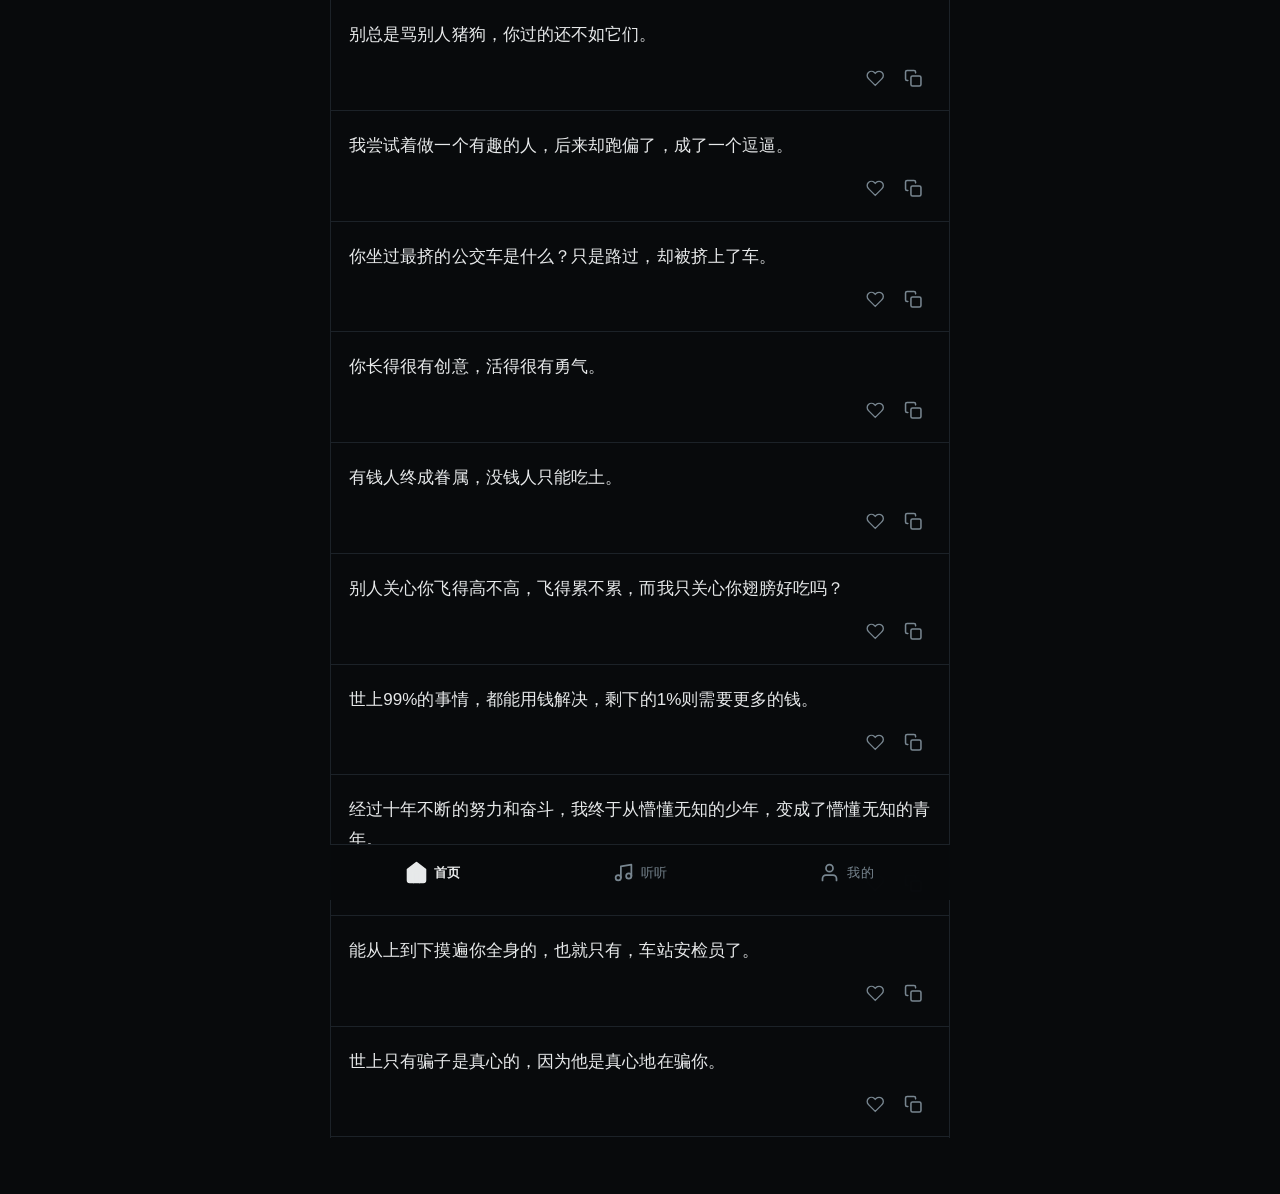
==== index.html @ fdce81a9 "feat: enable sixteen local audio pieces with offline media cache" ====
<!DOCTYPE html>
<html lang="zh-CN" data-theme="dark">
<head>
  <meta charset="UTF-8">
  <meta name="viewport" content="width=device-width, initial-scale=1.0, maximum-scale=5.0">
  <meta name="theme-color" content="#080a0c">
  <meta name="description" content="刷段子 - 随机搞笑段子信息流">
  <title>笑料铺子 · 刷段子</title>
  <!-- 手写 / 萌趣字体（网络字体，加载失败自动回退到系统楷体/圆体） -->
  <link rel="preconnect" href="https://fonts.googleapis.com" crossorigin>
  <link rel="preconnect" href="https://fonts.gstatic.com" crossorigin>
  <link rel="preload" as="style" href="https://fonts.googleapis.com/css2?family=Ma+Shan+Zheng&family=ZCOOL+KuaiLe&display=swap" onload="this.onload=null;this.rel='stylesheet'">
  <style>
    /* ===== 设计变量：纯白主题（亮色，X 风格） ===== */
    :root {
      --bg: #ffffff;
      --bg-elevated: #ffffff;
      --card-bg: #ffffff;
      --text: #0f1419;
      --text-secondary: #536471;
      --text-tertiary: #97a0ab;
      --accent: #1d9bf0;
      --accent-soft: rgba(29, 155, 240, 0.1);
      --like-color: #f91880;
      --like-soft: rgba(249, 24, 128, 0.1);
      --copy-color: #1d9bf0;
      --copy-soft: rgba(29, 155, 240, 0.1);
      --border: #eff3f4;
      --border-light: #f5f7f8;
      --hairline: #eff3f4;
      --header-bg: rgba(255, 255, 255, 0.85);
      --tab-bg: rgba(255, 255, 255, 0.92);
      --toast-bg: rgba(15, 20, 25, 0.92);
      --toast-text: #ffffff;
      --scroll-btn-bg: #ffffff;
      --scroll-btn-shadow: rgba(15, 20, 25, 0.12);
      --meta-bar-bg: #1d9bf0;
      --joke-font-size: 16.5px;
      --app-font: -apple-system, BlinkMacSystemFont, "Segoe UI", "PingFang SC", "Noto Sans SC", "Microsoft YaHei", Roboto, sans-serif;
      --radius: 0;
      --tab-h: 56px;
      --max-width: 620px;
      --card-px: 18px;
      --ui-font: -apple-system, BlinkMacSystemFont, "Segoe UI", "PingFang SC", "Microsoft YaHei", sans-serif;
      --settings-bg: #f7f9fa;
      --heart-top: #ff91b4;
      --heart-bottom: #f91880;
    }

    /* ===== 深黑主题：低亮度底色、克制的分层与细边线 ===== */
    :root[data-theme="dark"] {
      --bg: #080a0c;
      --bg-elevated: #11151a;
      --card-bg: #080a0c;
      --text: #e7e9ea;
      --text-secondary: #8b98a5;
      --text-tertiary: #788690;
      --accent: #1d9bf0;
      --accent-soft: rgba(29, 155, 240, 0.1);
      --like-color: #f91880;
      --like-soft: rgba(249, 24, 128, 0.1);
      --copy-color: #1d9bf0;
      --copy-soft: rgba(29, 155, 240, 0.1);
      --border: #252c33;
      --border-light: #1b2229;
      --hairline: #1c2228;
      --header-bg: rgba(8, 10, 12, 0.90);
      --tab-bg: rgba(8, 10, 12, 0.96);
      --toast-bg: rgba(231, 233, 234, 0.92);
      --toast-text: #000000;
      --scroll-btn-bg: #11151a;
      --scroll-btn-shadow: rgba(0, 0, 0, 0.5);
      --meta-bar-bg: #1d9bf0;
      --settings-bg: #11151a;
      color-scheme: dark;
    }

    /* ===== 整活主题（幽默风：emoji 图标 + 浮动表情 + 段子梗文案） ===== */
    :root[data-theme="fun"] {
      --bg: #fff6e6;
      --bg-elevated: #fffdf7;
      --card-bg: #fffdf7;
      --text: #2a2019;
      --text-secondary: #8a7866;
      --text-tertiary: #c0ad98;
      --accent: #ff8a3d;
      --accent-soft: rgba(255, 138, 61, 0.12);
      --like-color: #ff5c8a;
      --like-soft: rgba(255, 92, 138, 0.12);
      --copy-color: #3fae8f;
      --copy-soft: rgba(63, 174, 143, 0.12);
      --border: #f0e2cc;
      --border-light: #f7ecd8;
      --hairline: #f2e6d2;
      --header-bg: rgba(255, 246, 230, 0.85);
      --tab-bg: rgba(255, 253, 247, 0.92);
      --toast-bg: rgba(42, 32, 25, 0.92);
      --toast-text: #fffdf7;
      --scroll-btn-bg: #fffdf7;
      --scroll-btn-shadow: rgba(150, 100, 40, 0.16);
      --meta-bar-bg: #ff8a3d;
      --settings-bg: #fffdf7;
    }

    /* ===== 仿真阅读主题（复古黄本子：横线纸 + 红色装订线 + 衬线正文） ===== */
    :root[data-theme="paper"] {
      --bg: #dad5ca;
      --bg-elevated: #f8f4e9;
      --card-bg: transparent;   /* 卡片透明，露出横线纸底 */
      --text: #39372f;
      --text-secondary: #716b5e;
      --text-tertiary: #8d8473;
      --accent: #355874;        /* 蓝黑墨水 */
      --accent-soft: rgba(53, 88, 116, 0.12);
      --like-color: #b03a2e;    /* 老师红笔 */
      --like-soft: rgba(176, 58, 46, 0.12);
      --copy-color: #355874;
      --copy-soft: rgba(53, 88, 116, 0.12);
      --border: #ddd5c3;
      --border-light: #e9e2d3;
      --hairline: rgba(139, 125, 98, 0.18);
      --header-bg: rgba(248, 244, 233, 0.94);
      --tab-bg: rgba(248, 244, 233, 0.97);
      --toast-bg: rgba(58, 51, 38, 0.94);
      --toast-text: #f8f4e9;
      --scroll-btn-bg: #f8f4e9;
      --scroll-btn-shadow: rgba(120, 90, 40, 0.22);
      --meta-bar-bg: #b03a2e;
      --paper-line: rgba(100, 136, 153, 0.19);
      --paper-margin: rgba(175, 99, 91, 0.27);
      --paper-edge: #d9d0bd;
      --paper-rule-height: max(32px, calc(var(--joke-font-size) * 1.85));
      --paper-rule-offset: calc(var(--joke-font-size) * 0.33);
      --paper-spine: linear-gradient(to right, transparent 30px, var(--paper-margin) 30px, var(--paper-margin) 31px, transparent 31px, transparent 34px, var(--paper-margin) 34px, var(--paper-margin) 35px, transparent 35px);
      --paper-rules: repeating-linear-gradient(to bottom, transparent 0,
        transparent calc(var(--paper-rule-height) - var(--paper-rule-offset)),
        var(--paper-line) calc(var(--paper-rule-height) - var(--paper-rule-offset)),
        var(--paper-line) calc(var(--paper-rule-height) - var(--paper-rule-offset) + 1px),
        transparent calc(var(--paper-rule-height) - var(--paper-rule-offset) + 1px),
        transparent var(--paper-rule-height));
      --paper-grain: url("data:image/svg+xml,%3Csvg xmlns='http://www.w3.org/2000/svg' width='150' height='150' viewBox='0 0 150 150'%3E%3Cfilter id='grain'%3E%3CfeTurbulence type='fractalNoise' baseFrequency='.75' numOctaves='3' stitchTiles='stitch'/%3E%3C/filter%3E%3Crect width='100%25' height='100%25' opacity='.035' filter='url(%23grain)'/%3E%3C/svg%3E");
      --settings-bg: #fcf9f1;
      --heart-top: #d37e6c;
      --heart-bottom: #a63c39;
    }

    /* 纸外：旧木桌面 */
    :root[data-theme="paper"] body {
      background: var(--bg);
    }

    /* 一张连续的纸：细横线、淡红双边线与轻微折页，纹理不干扰正文 */
    :root[data-theme="paper"] main {
      background-color: var(--bg-elevated);
      background-image:
        linear-gradient(to right, rgba(128, 111, 79, 0.045), transparent 18px, transparent calc(100% - 8px), rgba(255, 255, 255, 0.26)),
        var(--paper-spine),
        var(--paper-grain),
        var(--paper-rules);
      background-position: 0 0, 0 0, 0 0, 0 env(safe-area-inset-top);
      border-left: 1px solid var(--paper-edge);
      border-right: 1px solid var(--paper-edge);
      box-shadow: -3px 0 10px rgba(64, 55, 36, 0.08), 3px 0 12px rgba(64, 55, 36, 0.07), inset 10px 0 16px -13px rgba(105, 91, 64, 0.28);
    }

    /* 正文写在装订线右侧，卡片不再画分割线 */
    :root[data-theme="paper"] .card {
      padding: var(--paper-rule-height) 22px 0 48px;
      border-bottom: none;
    }
    :root[data-theme="paper"] .card:active {
      background: rgba(120, 90, 40, 0.06);
    }

    /* 纸张主题：行距对齐横线（字体由 --app-font 统一控制，可选手写体） */
    :root[data-theme="paper"] .joke-text {
      line-height: var(--paper-rule-height);
      letter-spacing: 0.025em;
      margin-bottom: 0;
    }
    :root[data-theme="paper"] .card-footer {
      min-height: calc(var(--paper-rule-height) * 2);
    }
    :root[data-theme="paper"] #me-panel {
      background-color: var(--bg-elevated);
      background-image: var(--paper-grain);
    }
    :root[data-theme="paper"] #likes-list {
      background-color: var(--bg-elevated);
      background-image: var(--paper-spine), var(--paper-grain), var(--paper-rules);
    }
    :root[data-theme="dark"] .card {
      padding-top: 20px;
      padding-bottom: 14px;
    }
    :root[data-theme="dark"] .joke-text {
      line-height: 1.75;
    }

    /* ===== Reset ===== */
    * { margin: 0; padding: 0; box-sizing: border-box; }
    * { -webkit-tap-highlight-color: transparent; }

    html { scroll-behavior: smooth; }

    body {
      font-family: var(--app-font);
      background: var(--bg);
      color: var(--text);
      line-height: 1.5;
      overflow-x: hidden;
      -webkit-font-smoothing: antialiased;
      -moz-osx-font-smoothing: grayscale;
      letter-spacing: 0.01em;
      padding-bottom: calc(var(--tab-h) + env(safe-area-inset-bottom));
    }

    button {
      font-family: inherit;
      cursor: pointer;
      border: none;
      background: none;
      color: inherit;
    }
    button:focus-visible, summary:focus-visible, input:focus-visible {
      outline: 2px solid var(--accent);
      outline-offset: 3px;
    }

    ::selection {
      background: var(--accent-soft);
    }

    /* 顶部栏已整体移除：页面除底部 Tab 外全部为内容区域 */

    /* 字号 / 主题控件（位于「我的」页） */
    .font-controls {
      display: flex;
      align-items: center;
      gap: 3px;
      background: var(--bg);
      border: 1px solid var(--border);
      border-radius: 10px;
      padding: 3px;
    }

    .font-btn {
      width: 38px;
      height: 38px;
      border-radius: 7px;
      display: flex;
      align-items: center;
      justify-content: center;
      color: var(--text-secondary);
      font-weight: 600;
      transition: background 0.15s, transform 0.1s;
    }

    .font-btn:hover {
      background: var(--accent-soft);
      color: var(--accent);
    }

    .font-btn:active {
      transform: scale(0.88);
    }

    .font-btn.small { font-size: 12px; }
    .font-btn.large { font-size: 16px; }
    .font-btn:disabled { opacity: 0.32; cursor: default; transform: none; background: none; }
    .font-btn.small, .font-btn.large { font-family: var(--ui-font); font-size: 18px; font-weight: 400; }

    .font-value {
      min-width: 26px;
      text-align: center;
      font-size: 12px;
      font-weight: 600;
      color: var(--text-tertiary);
      font-variant-numeric: tabular-nums;
      line-height: 1;
    }

    /* 字号实时预览：样字按当前字号真实渲染 */
    .font-preview {
      min-width: 34px;
      text-align: center;
      display: inline-flex;
      flex-direction: column;
      align-items: center;
      justify-content: center;
      line-height: 1.05;
      color: var(--text);
      transition: font-size 0.1s ease;
      user-select: none;
    }
    .font-preview .fp-char { line-height: 1.1; }

    /* 字体选项行：名称用自身字体渲染，所见即所得 */
    .font-opt { width: 100%; }
    .font-opt .fo-sample {
      margin-left: auto;
      font-size: 17px;
      color: var(--text-secondary);
      max-width: 52%;
      overflow: hidden;
      white-space: nowrap;
      text-overflow: ellipsis;
    }
    .font-opt.active .fo-sample { color: var(--text); }
    .font-opt .me-check { margin-left: 10px; }

    /* 主题色板 */
    .accent-opts {
      display: flex;
      align-items: center;
      gap: 16px;
      padding: 10px var(--card-px) 16px;
    }
    .accent-opt {
      position: relative;
      width: 30px;
      height: 30px;
      border-radius: 50%;
      border: 1px solid var(--border);
      flex: none;
      transition: transform 0.12s;
      cursor: pointer;
    }
    .accent-opt:active { transform: scale(0.9); }
    .accent-opt.active::after {
      content: '';
      position: absolute;
      inset: -5px;
      border-radius: 50%;
      border: 2px solid var(--text);
    }
    .accent-opt.auto-opt {
      background: conic-gradient(#1d9bf0 0 30%, #ff8a3d 30% 55%, #17bf63 55% 80%, #794bc4 80% 100%);
    }
    /* 自定义取色器：外观与色板一致，点开系统选色 */
    .accent-custom {
      position: relative;
      width: 30px;
      height: 30px;
      border-radius: 50%;
      overflow: hidden;
      border: 1px dashed var(--text-tertiary);
      background: var(--accent);
      flex: none;
      padding: 0;
    }
    .accent-custom.active {
      box-shadow: 0 0 0 2px var(--bg), 0 0 0 4px var(--text);
    }
    .accent-custom input[type="color"] {
      position: absolute;
      inset: -6px;
      width: calc(100% + 12px);
      height: calc(100% + 12px);
      border: 0;
      padding: 0;
      background: none;
      cursor: pointer;
      opacity: 0;
    }
    .accent-custom::before {
      content: '';
      position: absolute;
      inset: 0;
      margin: auto;
      width: 12px;
      height: 12px;
      border-radius: 50%;
      background: #fff;
      opacity: 0.92;
      pointer-events: none;
    }

    /* ===== 主内容区：铺满全屏，仅预留底部 Tab 高度 ===== */
    main {
      max-width: var(--max-width);
      margin: 0 auto;
      min-height: calc(100vh - var(--tab-h));
      position: relative;
      z-index: 1;
      border-left: 1px solid var(--hairline);
      border-right: 1px solid var(--hairline);
    }

    .view {
      display: none;
      /* 顶部安全区（刘海屏状态栏）：内容不被遮挡 */
      padding-top: env(safe-area-inset-top);
    }

    .view.active {
      display: block;
    }

    /* ===== 段子项（X 风格：无缝分隔线，非卡片） ===== */
    .card {
      padding: 16px var(--card-px);
      border-bottom: 1px solid var(--hairline);
      transition: background 0.15s;
      animation: cardEnter 0.35s ease-out both;
    }

    .card:active {
      background: var(--bg);
    }

    @keyframes cardEnter {
      from { opacity: 0; transform: translateY(8px); }
      to { opacity: 1; transform: translateY(0); }
    }

    @media (prefers-reduced-motion: reduce) {
      .card { animation: none; }
    }

    .joke-text {
      font-size: var(--joke-font-size);
      line-height: 1.65;
      color: var(--text);
      word-break: break-word;
      white-space: pre-wrap;
      margin-bottom: 10px;
      letter-spacing: 0.005em;
    }

    .card-footer {
      display: flex;
      align-items: center;
      gap: 6px;
    }

    .joke-meta {
      font-size: 12px;
      color: var(--text-tertiary);
      flex-shrink: 0;
      letter-spacing: 0.02em;
      margin-right: auto;
    }

    .actions {
      display: flex;
      gap: 2px;
      margin-left: auto;
    }

    /* X 风格：圆形图标按钮，hover 带色彩背景 */
    .action-btn {
      display: flex;
      align-items: center;
      justify-content: center;
      width: 36px;
      height: 36px;
      border-radius: 50%;
      color: var(--text-tertiary);
      transition: color 0.15s, background 0.15s, transform 0.1s;
      position: relative;
    }

    .action-btn:hover {
      background: var(--copy-soft);
      color: var(--copy-color);
    }

    .action-btn:active {
      transform: scale(0.88);
    }

    .action-btn svg, .action-btn .emoji {
      width: 18.5px;
      height: 18.5px;
      flex-shrink: 0;
    }

    /* 正经主题：SVG 心形图标 */
    .action-btn.like-btn:hover {
      background: var(--like-soft);
      color: var(--like-color);
    }
    .action-btn.like-btn.active {
      color: var(--like-color);
    }
    /* 整活主题：emoji 图标 */
    .action-btn .emoji {
      font-size: 16px;
      line-height: 1;
      display: flex;
      align-items: center;
      justify-content: center;
    }
    .like-btn .emoji { filter: grayscale(1) opacity(0.5); transition: filter 0.2s, transform 0.2s; }
    .like-btn.active .emoji { filter: grayscale(0); }
    .like-btn:active .emoji { transform: scale(0.8); }
    .copy-btn .emoji { filter: grayscale(1) opacity(0.5); transition: filter 0.2s, transform 0.2s; }
    .copy-btn:hover .emoji { filter: grayscale(0) opacity(0.8); }
    .copy-btn:active .emoji { filter: grayscale(0); transform: scale(1.2); }

    /* 主题切换时重建的卡片不重放入场动画 */
    .card.no-anim { animation: none !important; }

    /* 只在主动点赞时回弹，恢复喜欢或换肤不会重播。 */
    .like-btn, .ap-like { position: relative; isolation: isolate; overflow: visible; }
    .heart-icon { overflow: visible; transform-origin: center; }
    .like-btn .heart-icon, .ap-like .heart-icon { fill: none; stroke: none; }
    .heart-outline { fill: none; stroke: currentColor; stroke-width: 1.75; transition: opacity 180ms; }
    .heart-fill-window { transform: translateY(24px); transition: transform 260ms cubic-bezier(.22, 1, .36, 1); }
    .like-btn.active .heart-fill-window, .ap-like.active .heart-fill-window {
      transform: translateY(0); transition-duration: 320ms; transition-delay: 65ms;
    }
    .like-btn.active .heart-outline, .ap-like.active .heart-outline { opacity: 0; transition-delay: 260ms; }
    .like-burst { position: absolute; width: 58px; height: 58px; left: 50%; top: 50%; transform: translate(-50%, -50%); pointer-events: none; z-index: -1; }
    .like-ring { position: absolute; width: 22px; height: 22px; left: 18px; top: 18px; border: 1px solid var(--like-color); border-radius: 50%; opacity: 0; }
    .like-speck { position: absolute; left: 29px; top: 29px; border-radius: 50%; opacity: 0; }
    @media (prefers-reduced-motion: reduce) {
      .like-burst { display: none; }
      .heart-fill-window, .heart-outline, .like-btn .emoji { transition: none !important; }
    }

    /* ===== 加载与错误状态 ===== */
    .state-card {
      text-align: center;
      padding: 36px 20px;
      color: var(--text-tertiary);
    }

    .spinner {
      width: 24px;
      height: 24px;
      border: 2.5px solid var(--border);
      border-top-color: var(--accent);
      border-radius: 50%;
      animation: spin 0.7s linear infinite;
      margin: 0 auto 10px;
    }

    @keyframes spin {
      to { transform: rotate(360deg); }
    }

    .state-card p {
      font-size: 13px;
    }

    .error-state .retry-btn {
      margin-top: 14px;
      padding: 8px 24px;
      border-radius: 18px;
      background: var(--accent);
      color: #fff;
      font-size: 13px;
      font-weight: 600;
      transition: transform 0.1s;
    }

    .error-state .retry-btn:active {
      transform: scale(0.95);
    }

    /* ===== 空状态 ===== */
    .empty-state {
      text-align: center;
      padding: 90px 24px 60px;
      color: var(--text-tertiary);
    }

    .empty-state svg {
      width: 52px;
      height: 52px;
      margin-bottom: 14px;
      color: var(--text-tertiary);
      opacity: 0.5;
    }

    .empty-state p {
      font-size: 15px;
      margin-bottom: 6px;
      color: var(--text-secondary);
    }

    .empty-state .hint {
      font-size: 13px;
      color: var(--text-tertiary);
    }

    /* ===== 「我的」页 ===== */
    #me-panel { font-family: var(--ui-font); padding: 0 0 12px; }
    .me-heading { padding: 24px 18px 3px; font-size: 24px; font-weight: 700; letter-spacing: -.02em; }
    .me-caption { padding: 2px 18px 8px; font-size: 12px; color: var(--text-secondary); }
    .me-group {
      margin: 12px 14px;
      border: 1px solid var(--border);
      border-radius: 12px;
      background: var(--settings-bg);
      overflow: hidden;
    }

    .me-group-title {
      padding: 16px 16px 8px;
      font-size: 12px;
      font-weight: 600;
      color: var(--text-secondary);
      letter-spacing: 0.03em;
    }

    .me-row {
      width: 100%;
      display: flex;
      align-items: center;
      gap: 12px;
      padding: 13px 16px;
      min-height: 56px;
      text-align: left;
      font-size: 15px;
      color: var(--text);
      transition: background 0.15s;
    }

    .me-row + .me-row { border-top: 1px solid var(--hairline); }
    .me-row.active { background: var(--accent-soft); }
    .me-row.tap:hover { background: var(--accent-soft); }

    .me-row.tap:active {
      background: var(--accent-soft);
    }

    .me-ico {
      width: 22px;
      height: 22px;
      flex: none;
      display: flex;
      align-items: center;
      justify-content: center;
      color: var(--text-secondary);
    }
    .me-ico svg { width: 19px; height: 19px; }
    .me-ico .emoji { font-size: 18px; line-height: 1; }

    .me-label {
      font-size: 15px;
      color: var(--text);
      white-space: nowrap;
    }

    .me-side {
      margin-left: auto;
      display: flex;
      align-items: center;
      gap: 6px;
      font-size: 13.5px;
      color: var(--text-secondary);
    }

    .me-badge {
      font-variant-numeric: tabular-nums;
      color: var(--text-secondary);
    }

    .me-chevron {
      width: 16px;
      height: 16px;
      color: var(--text-tertiary);
      flex: none;
    }
    .me-chevron svg { width: 16px; height: 16px; }

    .me-check {
      margin-left: auto;
      color: var(--accent);
      font-weight: 700;
      font-size: 14px;
      visibility: hidden;
    }
    .me-row.active .me-check { visibility: visible; }
    .me-row .me-check { font-size: 0; width: 18px; height: 18px; flex: none; border: 1.5px solid var(--text-tertiary); border-radius: 50%; visibility: visible; position: relative; }
    .me-row.active .me-check { background: var(--accent); border-color: var(--accent); }
    .me-row.active .me-check::after { content: ''; position: absolute; left: 4px; top: 3px; width: 5px; height: 8px; border: solid #fff; border-width: 0 1.5px 1.5px 0; transform: rotate(45deg); }
    .me-details { border-top: 1px solid var(--hairline); }
    .me-details summary { list-style: none; cursor: pointer; }
    .me-details summary::-webkit-details-marker { display: none; }
    .me-details[open] summary { border-bottom: 1px solid var(--hairline); }
    .me-details[open] .me-chevron { transform: rotate(90deg); }
    .me-details .me-chevron { transition: transform 180ms; }
    #font-opts .font-opt { min-height: 52px; }
    #font-current { max-width: 108px; overflow: hidden; text-overflow: ellipsis; white-space: nowrap; }
    .font-preview .fp-char { font-family: var(--app-font); }

    /* 主题选择：四枚色板直选 */
    .theme-opts {
      display: grid;
      grid-template-columns: repeat(4, minmax(0, 1fr));
      gap: 8px;
      padding: 6px 12px 14px;
    }
    .theme-opt {
      display: flex;
      flex-direction: column;
      align-items: center;
      gap: 6px;
      font-size: 12px;
      color: var(--text-secondary);
      border: 1px solid var(--border);
      border-radius: 8px;
      padding: 7px 5px;
      transition: color 0.15s, border-color 0.15s, background 0.15s;
    }
    .theme-opt .theme-dot {
      width: 100%;
      height: 34px;
      border-radius: 4px;
      background: var(--dot-bg, #fff);
      border: 1px solid var(--border);
      position: relative;
      overflow: hidden;
      transition: box-shadow 0.15s, transform 0.12s;
    }
    .theme-opt:active .theme-dot { transform: scale(0.9); }
    .theme-opt.active { color: var(--accent); font-weight: 600; border-color: var(--accent); background: var(--accent-soft); }
    .theme-dot::after { content: ''; position: absolute; left: 8px; right: 8px; top: 10px; height: 1px; background: #93a2ac; box-shadow: 0 6px #93a2ac, 0 12px #93a2ac; opacity: .55; }
    .theme-opt[data-theme="paper"] .theme-dot { background: repeating-linear-gradient(to bottom, #f8f4e9 0 8px, #cbd6d8 8px 9px); }
    .theme-opt[data-theme="paper"] .theme-dot::before { content: ''; position: absolute; inset: 0 auto 0 7px; border-left: 1px solid #c69a96; }
    .accent-opts { display: grid; grid-template-columns: repeat(7, minmax(0, 1fr)); gap: 4px; padding: 12px 14px 18px; }
    .accent-opt { width: 28px; height: 28px; justify-self: center; }
    .accent-opt::before { content: ''; position: absolute; inset: -7px; border-radius: 50%; }
    .accent-opt.active::after { inset: -4px; border-width: 1.5px; }
    .accent-custom { width: 28px; height: 28px; justify-self: center; overflow: visible; }
    .accent-custom input[type="color"] { inset: -7px; width: 42px; height: 42px; border-radius: 50%; }

    /* 喜欢子页面：吸顶头部（返回 + 标题 + 清空 + 分类筛选） */
    .likes-head {
      position: sticky;
      top: 0;
      z-index: 20;
      background: var(--header-bg);
      backdrop-filter: saturate(180%) blur(16px);
      -webkit-backdrop-filter: saturate(180%) blur(16px);
      border-bottom: 1px solid var(--hairline);
      padding-top: env(safe-area-inset-top);
    }
    /* 喜欢子页面打开时，view 的安全区留白交给吸顶头部，避免双重留白 */
    #me-view.likes-open { padding-top: 0; }

    .likes-topbar {
      display: flex;
      align-items: center;
      gap: 6px;
      padding: 7px 10px 7px 6px;
    }

    /* 分类筛选胶囊条 */
    .likes-filter {
      display: flex;
      gap: 8px;
      padding: 2px 14px 10px;
      overflow-x: auto;
      scrollbar-width: none;
      -webkit-overflow-scrolling: touch;
    }
    .likes-filter::-webkit-scrollbar { display: none; }
    .lf-chip {
      flex: none;
      display: inline-flex;
      align-items: center;
      gap: 5px;
      padding: 6px 14px;
      border-radius: 16px;
      border: 1px solid var(--border);
      background: none;
      font-size: 13.5px;
      line-height: 1.2;
      color: var(--text-secondary);
      white-space: nowrap;
      transition: background 0.15s, color 0.15s, border-color 0.15s, transform 0.1s;
    }
    .lf-chip .lf-num {
      font-size: 12px;
      color: var(--text-tertiary);
      font-variant-numeric: tabular-nums;
    }
    .lf-chip.active {
      color: var(--accent);
      border-color: var(--accent);
      background: var(--accent-soft);
      font-weight: 600;
    }
    .lf-chip.active .lf-num { color: var(--accent); }
    .lf-chip:active { transform: scale(0.95); }
    .me-back {
      width: 38px;
      height: 38px;
      flex: none;
      border-radius: 50%;
      display: flex;
      align-items: center;
      justify-content: center;
      color: var(--text-secondary);
      transition: background 0.15s;
    }
    .me-back:active { background: var(--accent-soft); }
    .me-back svg { width: 21px; height: 21px; }
    .likes-top-title {
      font-size: 16px;
      font-weight: 700;
      white-space: nowrap;
    }







    /* 面板切换：我的菜单 ⇄ 喜欢列表 */
    .me-subview { display: none; }
    #me-view.likes-open #me-panel { display: none; }
    #me-view.likes-open #likes-panel { display: block; }

    /* ===== 底部 Tab 栏 ===== */
    #tab-bar {
      position: fixed;
      bottom: 0;
      left: 0;
      right: 0;
      z-index: 100;
      height: var(--tab-h);
      padding-bottom: env(safe-area-inset-bottom);
      background: var(--tab-bg);
      backdrop-filter: saturate(180%) blur(16px);
      -webkit-backdrop-filter: saturate(180%) blur(16px);
      border-top: 1px solid var(--hairline);
      display: flex;
      max-width: var(--max-width);
      margin: 0 auto;
    }

    .tab {
      flex: 1;
      display: flex;
      align-items: center;
      justify-content: center;
      gap: 7px;
      color: var(--text-tertiary);
      font-size: 13px;
      font-weight: 500;
      transition: color 0.15s;
      letter-spacing: 0.02em;
    }

    .tab .tab-icon {
      width: 21px;
      height: 21px;
      font-size: 18px;
      transition: transform 0.15s;
      display: flex;
      align-items: center;
      justify-content: center;
    }
    .tab .tab-icon > svg { width: 21px; height: 21px; }
    .tab .tab-label { white-space: nowrap; }
    .tab.active .tab-icon { transform: scale(1.12); }

    .tab:hover {
      color: var(--accent);
    }

    .tab.active {
      color: var(--text);
      font-weight: 600;
    }

    .tab.active .tab-icon svg {
      stroke: var(--text);
      fill: var(--text);
    }

    /* ===== 听听页：音频卡片（X 风格时间线） ===== */
    .audio-card {
      display: flex;
      gap: 12px;
      padding: 16px var(--card-px);
      border-bottom: 1px solid var(--hairline);
      transition: background 0.15s;
      animation: cardEnter 0.35s ease-out both;
    }
    .audio-card:active {
      background: var(--bg);
    }
    .au-avatar {
      width: 42px;
      height: 42px;
      border-radius: 50%;
      object-fit: cover;
      flex: none;
      background: var(--border);
      border: 1px solid var(--border);
    }
    .au-main {
      flex: 1;
      min-width: 0;
    }
    .au-head {
      display: flex;
      align-items: center;
      gap: 6px;
      flex-wrap: wrap;
      font-size: 14px;
      line-height: 1.35;
    }
    .au-name {
      font-weight: 700;
      color: var(--text);
      max-width: 100%;
      overflow: hidden;
      text-overflow: ellipsis;
      white-space: nowrap;
    }
    .au-gender {
      font-size: 12px;
      line-height: 1;
    }
    .au-gender.female { color: #e0578a; }
    .au-gender.male { color: #3f86d4; }
    .au-dot {
      color: var(--text-tertiary);
      font-size: 12px;
    }
    .au-time {
      color: var(--text-tertiary);
      font-size: 12.5px;
    }
    .au-song {
      margin-top: 3px;
      font-size: 14.5px;
      color: var(--text);
      line-height: 1.45;
    }
    .au-song .singer {
      color: var(--text-secondary);
      font-size: 13px;
      font-weight: 400;
    }
    .au-lyrics {
      margin: 9px 0 11px;
      padding: 9px 12px;
      background: var(--accent-soft);
      border-left: 3px solid var(--accent);
      border-radius: 0 8px 8px 0;
    }
    .au-lyrics .lyr-line {
      display: block;
      font-size: 13.5px;
      line-height: 1.85;
      color: var(--text-secondary);
      letter-spacing: 0.01em;
    }
    .au-player {
      display: flex;
      align-items: center;
      gap: 10px;
    }
    .ap-play {
      width: 40px;
      height: 40px;
      flex: none;
      border-radius: 50%;
      background: var(--accent);
      color: #fff;
      display: flex;
      align-items: center;
      justify-content: center;
      transition: transform 0.12s, opacity 0.12s;
    }
    .ap-play:active { transform: scale(0.92); }
    .ap-play svg { width: 18px; height: 18px; fill: currentColor; }
    .ap-play .ic-pause { display: none; }
    .audio-card.playing .ap-play .ic-play { display: none; }
    .audio-card.playing .ap-play .ic-pause { display: block; }
    .audio-card.buffering .ap-play svg { opacity: 0.55; }
    .ap-mid {
      flex: 1;
      min-width: 0;
    }
    .ap-range {
      -webkit-appearance: none;
      appearance: none;
      width: 100%;
      height: 18px;
      margin: 0;
      background: transparent;
      cursor: pointer;
      display: block;
    }
    .ap-range::-webkit-slider-runnable-track {
      height: 3px;
      border-radius: 2px;
      background: linear-gradient(to right,
        var(--accent) 0%, var(--accent) var(--p, 0%),
        var(--border) var(--p, 0%), var(--border) 100%);
    }
    .ap-range::-webkit-slider-thumb {
      -webkit-appearance: none;
      width: 13px;
      height: 13px;
      border-radius: 50%;
      background: var(--accent);
      margin-top: -5px;
      box-shadow: 0 0 0 3px var(--accent-soft);
    }
    .ap-range::-moz-range-track {
      height: 3px;
      border-radius: 2px;
      background: var(--border);
    }
    .ap-range::-moz-range-progress {
      height: 3px;
      border-radius: 2px;
      background: var(--accent);
    }
    .ap-range::-moz-range-thumb {
      width: 13px;
      height: 13px;
      border: none;
      border-radius: 50%;
      background: var(--accent);
      box-shadow: 0 0 0 3px var(--accent-soft);
    }
    .ap-times {
      display: flex;
      justify-content: space-between;
      font-size: 11px;
      color: var(--text-tertiary);
      font-variant-numeric: tabular-nums;
      margin-top: 1px;
    }
    .ap-times .t-error { color: var(--like-color); }
    .ap-foot {
      margin-top: 8px;
      display: flex;
      align-items: center;
      gap: 16px;
      font-size: 12.5px;
      color: var(--text-secondary);
    }
    .ap-stat {
      display: inline-flex;
      align-items: center;
      gap: 5px;
    }
    .ap-stat svg {
      width: 15px;
      height: 15px;
    }
    .ap-like {
      margin-left: auto;
      display: inline-flex;
      align-items: center;
      color: var(--text-tertiary);
      padding: 4px;
      border-radius: 50%;
      transition: color 0.15s, transform 0.12s;
    }
    .ap-like svg {
      width: 17px;
      height: 17px;
      fill: none;
      stroke: currentColor;
      transition: fill 0.15s;
    }
    .ap-like:active { transform: scale(0.85); }
    .ap-like:hover { color: var(--like-color); }
    .ap-like.active {
      color: var(--like-color);
    }
    .ap-like .heart-icon { width: 18.5px; height: 18.5px; }

    /* 纸张主题：音频卡横线对齐 + 歌词块更像贴在本子上的剪报 */
    :root[data-theme="paper"] .audio-card {
      padding-left: 42px;
      padding-right: 22px;
      border-bottom: none;
    }
    /* ===== 回到顶部浮动按钮 ===== */
    .scroll-top-btn {
      position: fixed;
      bottom: calc(var(--tab-h) + 14px + env(safe-area-inset-bottom));
      right: 16px;
      z-index: 90;
      width: 42px;
      height: 42px;
      border-radius: 50%;
      background: var(--scroll-btn-bg);
      box-shadow: 0 2px 12px var(--scroll-btn-shadow), 0 0 0 1px var(--hairline);
      display: flex;
      align-items: center;
      justify-content: center;
      color: var(--accent);
      opacity: 0;
      visibility: hidden;
      transform: translateY(10px);
      transition: all 0.25s cubic-bezier(0.34, 1.56, 0.64, 1);
    }

    .scroll-top-btn.show {
      opacity: 1;
      visibility: visible;
      transform: translateY(0);
    }

    .scroll-top-btn:hover {
      background: var(--accent-soft);
      transform: translateY(-2px);
    }

    .scroll-top-btn:active {
      transform: scale(0.9);
    }

    .scroll-icon {
      display: flex;
      align-items: center;
      justify-content: center;
      font-size: 17px;
    }
    .scroll-icon > svg {
      width: 19px;
      height: 19px;
    }

    /* ===== Toast 提示 ===== */
    .toast {
      position: fixed;
      bottom: calc(var(--tab-h) + 20px + env(safe-area-inset-bottom));
      left: 50%;
      transform: translateX(-50%) translateY(16px);
      z-index: 200;
      background: var(--toast-bg);
      backdrop-filter: blur(8px);
      -webkit-backdrop-filter: blur(8px);
      color: var(--toast-text);
      padding: 9px 20px;
      border-radius: 18px;
      font-size: 13.5px;
      font-weight: 500;
      white-space: nowrap;
      opacity: 0;
      visibility: hidden;
      transition: all 0.25s cubic-bezier(0.34, 1.56, 0.64, 1);
      pointer-events: none;
      letter-spacing: 0.02em;
    }

    .toast.show {
      opacity: 1;
      visibility: visible;
      transform: translateX(-50%) translateY(0);
    }

    /* ===== 响应式：桌面端优化 ===== */
    @media (min-width: 641px) {
      body {
        background: var(--bg);
      }
      .scroll-top-btn {
        right: calc(50% - var(--max-width) / 2 + 16px);
      }
    }

    /* ===== 响应式：小屏手机 ===== */
    @media (max-width: 380px) {
      :root {
        --card-px: 14px;
        --joke-font-size: 16px;
      }
      .tab {
        font-size: 12px;
        gap: 5px;
      }
      .tab .tab-icon {
        font-size: 16px;
      }
      .tab .tab-icon > svg {
        width: 19px;
        height: 19px;
      }
    }

    @media (max-width: 320px) {
      .tab .tab-label {
        display: none;
      }
    }
  </style>
</head>
<body>

  <!-- 主内容区（无顶部栏，内容铺满至屏幕顶端；底部仅 Tab 栏） -->
  <main>
    <!-- 首页信息流 -->
    <section id="feed-view" class="view active">
      <div id="feed-list"></div>
      <div id="feed-sentinel" style="height: 1px;"></div>
    </section>

    <!-- 我的：设置入口 + 喜欢子页面 -->
    <section id="me-view" class="view">
      <!-- 菜单面板 -->
      <div id="me-panel">
        <h1 class="me-heading">我的</h1>
        <p class="me-caption">喜欢的内容，舒服地读。</p>
        <div class="me-group">
          <button class="me-row tap" id="me-open-likes" type="button">
            <span class="me-ico" id="me-likes-icon"></span>
            <span class="me-label" id="me-likes-label">我的喜欢</span>
            <span class="me-side">
              <span class="me-badge" id="me-likes-count">0</span>
              <span class="me-chevron"><svg viewBox="0 0 24 24" fill="none" stroke="currentColor" stroke-width="2" stroke-linecap="round" stroke-linejoin="round"><polyline points="9 18 15 12 9 6"/></svg></span>
            </span>
          </button>
        </div>

        <div class="me-group">
          <div class="me-group-title" id="me-cat-title">内容分类</div>
          <button class="me-row tap me-cat" type="button" data-category="duanzi">
            <span class="me-ico"><svg viewBox="0 0 24 24" fill="none" stroke="currentColor" stroke-width="2" stroke-linecap="round" stroke-linejoin="round"><circle cx="12" cy="12" r="10"/><path d="M8 14s1.5 2 4 2 4-2 4-2"/><line x1="9" y1="9" x2="9.01" y2="9"/><line x1="15" y1="9" x2="15.01" y2="9"/></svg></span>
            <span class="me-label">搞笑段子</span>
            <span class="me-check">✓</span>
          </button>
          <button class="me-row tap me-cat" type="button" data-category="dad-joke">
            <span class="me-ico"><svg viewBox="0 0 24 24" fill="none" stroke="currentColor" stroke-width="2" stroke-linecap="round" stroke-linejoin="round"><line x1="12" y1="2" x2="12" y2="22"/><line x1="4.2" y1="6.1" x2="19.8" y2="17.9"/><line x1="19.8" y1="6.1" x2="4.2" y2="17.9"/></svg></span>
            <span class="me-label">冷笑话</span>
            <span class="me-check">✓</span>
          </button>
          <button class="me-row tap me-cat" type="button" data-category="hitokoto">
            <span class="me-ico"><svg viewBox="0 0 24 24" fill="none" stroke="currentColor" stroke-width="2" stroke-linecap="round" stroke-linejoin="round"><path d="M21 11.5a8.38 8.38 0 0 1-.9 3.8 8.5 8.5 0 0 1-7.6 4.7 8.38 8.38 0 0 1-3.8-.9L3 21l1.9-5.7a8.38 8.38 0 0 1-.9-3.8 8.5 8.5 0 0 1 4.7-7.6 8.38 8.38 0 0 1 3.8-.9h.5a8.48 8.48 0 0 1 8 8v.5z"/></svg></span>
            <span class="me-label">一言</span>
            <span class="me-check">✓</span>
          </button>
        </div>

        <div class="me-group">
          <div class="me-group-title" id="me-display-title">显示设置</div>
          <div class="me-row">
            <span class="me-label" id="me-font-title">字号</span>
            <span class="me-side">
              <span class="font-controls">
                <button class="font-btn small" id="font-decrease" type="button" title="缩小字体" aria-label="缩小字体">−</button>
                <span class="font-preview" id="font-preview"><span class="fp-char" id="fp-char" style="font-size:17px;">笑</span><span class="font-value" id="font-value">17</span></span>
                <button class="font-btn large" id="font-increase" type="button" title="放大字体" aria-label="放大字体">+</button>
              </span>
            </span>
          </div>

          <details class="me-details">
            <summary class="me-row">
              <span class="me-label" id="me-fontface-title">字体</span>
              <span class="me-side"><span id="font-current">跟随主题</span><span class="me-chevron"><svg viewBox="0 0 24 24" fill="none" stroke="currentColor" stroke-width="2" stroke-linecap="round" stroke-linejoin="round"><polyline points="9 18 15 12 9 6"/></svg></span></span>
            </summary>
            <div id="font-opts"></div>
          </details>
          <div class="me-group-title" id="me-theme-title">主题</div>
          <div class="theme-opts" id="theme-opts">
            <button class="theme-opt" type="button" data-theme="light">
              <span class="theme-dot" style="--dot-bg:#ffffff"></span><span>纯白</span>
            </button>
            <button class="theme-opt" type="button" data-theme="dark">
              <span class="theme-dot" style="--dot-bg:#080a0c"></span><span>深黑</span>
            </button>
            <button class="theme-opt" type="button" data-theme="fun">
              <span class="theme-dot" style="--dot-bg:#ffd9a0"></span><span>整活</span>
            </button>
            <button class="theme-opt" type="button" data-theme="paper">
              <span class="theme-dot" style="--dot-bg:#f8f4e9"></span><span>笔记本</span>
            </button>
          </div>
        </div>

        <div class="me-group">
          <div class="me-group-title" id="me-color-title">主题色</div>
          <div class="accent-opts" id="accent-opts">
            <button class="accent-opt auto-opt" type="button" data-accent="" title="跟随主题" aria-label="跟随主题"></button>
            <button class="accent-opt" type="button" data-accent="#1d9bf0" style="background:#1d9bf0" aria-label="蓝色"></button>
            <button class="accent-opt" type="button" data-accent="#f91880" style="background:#f91880" aria-label="粉色"></button>
            <button class="accent-opt" type="button" data-accent="#ff8a3d" style="background:#ff8a3d" aria-label="橙色"></button>
            <button class="accent-opt" type="button" data-accent="#17bf63" style="background:#17bf63" aria-label="绿色"></button>
            <button class="accent-opt" type="button" data-accent="#794bc4" style="background:#794bc4" aria-label="紫色"></button>
            <label class="accent-custom" id="accent-custom" title="自定义颜色">
              <input type="color" id="accent-picker" value="#1d9bf0" aria-label="自定义主题色">
            </label>
          </div>
        </div>

      </div>

      <!-- 喜欢列表面板 -->
      <div class="me-subview" id="likes-panel">
        <div class="likes-head">
          <div class="likes-topbar">
            <button class="me-back" id="me-likes-back" type="button" aria-label="返回">
              <svg viewBox="0 0 24 24" fill="none" stroke="currentColor" stroke-width="2" stroke-linecap="round" stroke-linejoin="round"><polyline points="15 18 9 12 15 6"/></svg>
            </button>
            <span class="likes-top-title" id="likes-top-title">我的喜欢</span>
          </div>
          <div class="likes-filter" id="likes-filter" role="tablist" aria-label="喜欢内容分类"></div>
        </div>
        <div id="likes-list"></div>
      </div>
    </section>

    <!-- 听听：随机弹唱音频流 -->
    <section id="listen-view" class="view">
      <div id="listen-list"></div>
      <div id="listen-sentinel" style="height:1px;"></div>
    </section>
  </main>

  <!-- 回到顶部 -->
  <button class="scroll-top-btn" id="scroll-top-btn" aria-label="回到顶部">
    <span class="scroll-icon"></span>
  </button>

  <!-- 底部 Tab 栏 -->
  <nav id="tab-bar">
    <button class="tab active" data-tab="feed">
      <span class="tab-icon"></span>
      <span class="tab-label" id="tab-label-feed">首页</span>
    </button>
    <button class="tab" data-tab="listen">
      <span class="tab-icon"></span>
      <span class="tab-label" id="tab-label-listen">听听</span>
    </button>
    <button class="tab" data-tab="me">
      <span class="tab-icon"></span>
      <span class="tab-label" id="tab-label-me">我的</span>
    </button>
  </nav>

  <!-- Toast -->
  <div class="toast" id="toast"></div>

  <script src="starter-content.js"></script>
  <script src="content-buffer.js"></script>
  <script>
    // ===================== 存储管理 =====================
    const Store = {
      // 喜欢列表：完整内容快照 { id, type, index, duanzi, ts }，按喜欢时间倒序
      getLikes() { return JSON.parse(localStorage.getItem('duanzi_liked') || '[]'); },
      saveLikes(arr) { localStorage.setItem('duanzi_liked', JSON.stringify(arr)); },
      // 浏览历史按分类隔离，在同一浏览器里用于过滤已展示内容。
      getSeen(type) { return JSON.parse(localStorage.getItem(`duanzi_seen_v3_${type}`) || '[]'); },
      saveSeen(type, arr) { localStorage.setItem(`duanzi_seen_v3_${type}`, JSON.stringify(arr.slice(-10000))); },
      getFontSize() { return parseInt(localStorage.getItem('duanzi_fontsize')) || 17; },
      saveFontSize(size) { localStorage.setItem('duanzi_fontsize', size); },
      // 字体：auto=跟随主题，其余为 FONTS 中的 key
      getFontPref() { return localStorage.getItem('duanzi_font_pref') || 'auto'; },
      saveFontPref(key) { localStorage.setItem('duanzi_font_pref', key); },
      // 自定义主题色：空串=跟随主题
      getAccent() { return (localStorage.getItem('duanzi_accent') || '').trim(); },
      saveAccent(hex) { localStorage.setItem('duanzi_accent', hex || ''); },
      getTheme() {
        // 默认纯黑；v2 key 版本化（旧偏好重置一次，让所有人落到黑色默认）
        const theme = localStorage.getItem('duanzi_theme_v2');
        return ['light', 'dark', 'fun', 'paper'].includes(theme) ? theme : 'dark';
      },
      saveTheme(theme) { localStorage.setItem('duanzi_theme_v2', theme); },
      // 当前选中的内容分类
      getCategory() { return localStorage.getItem('duanzi_category') || 'duanzi'; },
      saveCategory(type) { localStorage.setItem('duanzi_category', type); },

      isLiked(id) { return this.getLikes().some(item => item.id === id); },

      // 喜欢：写入完整快照并置顶；取消：移除
      addLike(joke) {
        let likes = this.getLikes().filter(item => item.id !== joke.id);
        likes.unshift({ id: joke.id, type: joke.type, index: joke.index, duanzi: joke.duanzi, ts: Date.now() });
        if (likes.length > 500) likes = likes.slice(0, 500);
        this.saveLikes(likes);
        return true;
      },
      removeLike(id) {
        this.saveLikes(this.getLikes().filter(item => item.id !== id));
        return false;
      },

      addSeen(type, index) {
        const seen = this.getSeen(type);
        if (!seen.includes(index)) {
          seen.push(index);
          this.saveSeen(type, seen);
        }
      },


      // ====== 音频收藏（听听频道）：完整快照，独立存储 ======
      // 注意：音频链接带时效签名，收藏快照仅近期可直接播放，过期需重新刷取
      getAudioLikes() { return JSON.parse(localStorage.getItem('duanzi_liked_audio') || '[]').map(item => ({...item,id:String(item.id).replace(/^cy:cont_/, 'cy:')})); },
      saveAudioLikes(arr) { localStorage.setItem('duanzi_liked_audio', JSON.stringify(arr.slice(0, 300))); },
      isAudioLiked(id) { return this.getAudioLikes().some(x => x.id === id); },
      addAudioLike(item) {
        const arr = this.getAudioLikes().filter(x => x.id !== item.id);
        arr.unshift(Object.assign({}, item, { ts: Date.now() }));
        this.saveAudioLikes(arr);
        return true;
      },
      removeAudioLike(id) {
        this.saveAudioLikes(this.getAudioLikes().filter(x => x.id !== id));
        return false;
      },

      // ====== 内容缓存池（按分类隔离，预加载的核心） ======
      cacheKey(type) { return `duanzi_cache_v3_${type}`; },
      getCache(type) { return JSON.parse(localStorage.getItem(this.cacheKey(type)) || '[]'); },
      saveCache(type, arr) { localStorage.setItem(this.cacheKey(type), JSON.stringify(arr)); },
      // 从缓存池取出一条（API 本身随机返回，直接取队首即可）
      popFromCache(type) {
        const cache = this.getCache(type);
        if (cache.length === 0) return null;
        const joke = cache.shift();
        this.saveCache(type, cache);
        return joke;
      },
      // 批量写入缓存池（去重后直接追加，保持 API 的随机顺序）
      addToCache(type, jokes) {
        let cache = this.getCache(type);
        const existing = new Set(cache.map(j => j.index));
        jokes.forEach(j => {
          if (!existing.has(j.index)) {
            cache.push({ index: j.index, duanzi: j.duanzi });
            existing.add(j.index);
          }
        });
        // 限制缓存上限 300 条
        if (cache.length > 300) cache = cache.slice(-300);
        this.saveCache(type, cache);
      },
      getCacheCount(type) { return this.getCache(type).length; }
    };

    // ===================== 内容分类 =====================
    // 统一数据结构：{ id: `${type}:${index}`, type, index, duanzi }
    const CATEGORIES = [
      { key: 'duanzi', path: 'duanzi', label: '搞笑段子', contentField: 'duanzi' },
      { key: 'dad-joke', path: 'dad-joke', label: '冷笑话', contentField: 'content' },
      { key: 'hitokoto', path: 'hitokoto', label: '一言', contentField: 'hitokoto' }
    ];
    const CATEGORY_MAP = Object.fromEntries(CATEGORIES.map(c => [c.key, c]));

    // ===================== 字体预设（差异尽量大，手写体优先本地楷体兜底） =====================
    const SANS_STACK = '-apple-system, BlinkMacSystemFont, "Segoe UI", "PingFang SC", "Noto Sans SC", "Microsoft YaHei", Roboto, sans-serif';
    const FONTS = [
      { key: 'heiti',  name: '黑体',   stack: SANS_STACK },
      { key: 'songti', name: '宋体',   stack: 'Georgia, "Songti SC", "STSong", "Noto Serif SC", "Source Han Serif SC", "SimSun", serif' },
      { key: 'kaiti',  name: '楷体手写', stack: '"Kaiti SC", "STKaiti", "BiauKai", "DFKai-SB", "KaiTi", "楷体", cursive' },
      { key: 'yuanti', name: '圆体',   stack: '"Yuanti SC", "Hiragino Maru Gothic ProN", "Rounded Mplus 1c", "Microsoft YaHei", "PingFang SC", sans-serif' },
      { key: 'kuaile', name: '萌趣体', stack: '"ZCOOL KuaiLe", "Yuanti SC", "Hiragino Maru Gothic ProN", "Microsoft YaHei", sans-serif' },
      { key: 'mashan', name: '毛笔手写', stack: '"Ma Shan Zheng", "Kaiti SC", "STKaiti", "KaiTi", "楷体", cursive' }
    ];
    const FONT_MAP = Object.fromEntries(FONTS.map(f => [f.key, f]));

    // auto：跟随主题（阅读主题用宋体衬线，其余黑体）
    function resolvedFontStack() {
      const pref = Store.getFontPref();
      if (pref === 'auto') return Store.getTheme() === 'paper' ? FONT_MAP.songti.stack : SANS_STACK;
      return (FONT_MAP[pref] || FONT_MAP.heiti).stack;
    }

    function applyFontPref() {
      document.documentElement.style.setProperty('--app-font', resolvedFontStack());
      const current = document.getElementById('font-current');
      if (current) current.textContent = Store.getFontPref() === 'auto' ? '跟随主题' : (FONT_MAP[Store.getFontPref()] || FONT_MAP.heiti).name;
      document.querySelectorAll('.font-opt').forEach(row => {
        const selected = row.dataset.font === Store.getFontPref();
        row.classList.toggle('active', selected);
        row.setAttribute('aria-pressed', String(selected));
      });
    }

    function renderFontOptions() {
      const box = document.getElementById('font-opts');
      if (!box) return;
      const sample = '笑口常开';
      const rows = [
        `<button class="me-row tap font-opt" type="button" data-font="auto">
          <span class="me-label">跟随主题</span>
          <span class="fo-sample" style="font-family:${escapeAttr(SANS_STACK)}">${sample}</span>
          <span class="me-check">✓</span>
        </button>`
      ].concat(FONTS.map(f =>
        `<button class="me-row tap font-opt" type="button" data-font="${f.key}">
          <span class="me-label">${f.name}</span>
          <span class="fo-sample" style="font-family:${escapeAttr(f.stack)}">${sample}</span>
          <span class="me-check">✓</span>
        </button>`
      ));
      box.innerHTML = rows.join('');
      box.querySelectorAll('.font-opt').forEach(row => {
        row.addEventListener('click', () => {
          Store.saveFontPref(row.dataset.font);
          applyFontPref();
          // 字体变化重建卡片，保证已渲染内容立即跟随
          rerenderCards();
        });
      });
      applyFontPref();
    }

    // ===================== 主题色（预设 + 自定义取色器） =====================
    function hexToRgba(hex, alpha) {
      const h = hex.replace('#', '');
      const full = h.length === 3 ? h.split('').map(c => c + c).join('') : h;
      const n = parseInt(full, 16);
      return `rgba(${(n >> 16) & 255}, ${(n >> 8) & 255}, ${n & 255}, ${alpha})`;
    }

    function applyAccent(hex) {
      const root = document.documentElement;
      if (!hex) {
        // 跟随主题：清除行内覆写，交回各主题变量
        root.style.removeProperty('--accent');
        root.style.removeProperty('--accent-soft');
        root.style.removeProperty('--meta-bar-bg');
      } else {
        root.style.setProperty('--accent', hex);
        root.style.setProperty('--accent-soft', hexToRgba(hex, 0.12));
        root.style.setProperty('--meta-bar-bg', hex);
      }
      // 色板选中态
      const cur = (hex || '').toLowerCase();
      document.querySelectorAll('.accent-opt').forEach(btn => {
        const selected = (btn.dataset.accent || '').toLowerCase() === cur;
        btn.classList.toggle('active', selected);
        btn.setAttribute('aria-pressed', String(selected));
      });
      const custom = document.getElementById('accent-custom');
      const picker = document.getElementById('accent-picker');
      if (custom && picker) {
        const isPreset = [...document.querySelectorAll('.accent-opt')].some(b => (b.dataset.accent || '').toLowerCase() === cur);
        custom.classList.toggle('active', !!cur && !isPreset);
        if (cur) {
          picker.value = cur;
          custom.style.background = cur;
        }
      }
    }

    // ===================== 状态 =====================
    let currentTab = 'feed';
    let currentCategory = Store.getCategory();
    let isLoading = false;
    let feedLoadVersion = 0;
    let contentBuffers;
    let feedJokes = [];   // 记录信息流已渲染的内容，用于切换主题时重建
    let fontSize = Store.getFontSize();

    // ===================== 图标（正经 SVG / 整活 emoji 两套） =====================
    const SVG_ICONS = {
      heart: '<svg viewBox="0 0 24 24" fill="none" stroke="currentColor" stroke-width="2" stroke-linecap="round" stroke-linejoin="round"><path d="M20.84 4.61a5.5 5.5 0 0 0-7.78 0L12 5.67l-1.06-1.06a5.5 5.5 0 0 0-7.78 7.78l1.06 1.06L12 21.23l7.78-7.78 1.06-1.06a5.5 5.5 0 0 0 0-7.78z"/></svg>',
      copy: '<svg viewBox="0 0 24 24" fill="none" stroke="currentColor" stroke-width="2" stroke-linecap="round" stroke-linejoin="round"><rect x="9" y="9" width="13" height="13" rx="2"/><path d="M5 15H4a2 2 0 0 1-2-2V4a2 2 0 0 1 2-2h9a2 2 0 0 1 2 2v1"/></svg>',
      feed: '<svg viewBox="0 0 24 24" fill="none" stroke="currentColor" stroke-width="2" stroke-linecap="round" stroke-linejoin="round"><path d="M3 9l9-7 9 7v11a2 2 0 0 1-2 2H5a2 2 0 0 1-2-2z"/><polyline points="9 22 9 12 15 12 15 22"/></svg>',
      listen: '<svg viewBox="0 0 24 24" fill="none" stroke="currentColor" stroke-width="2" stroke-linecap="round" stroke-linejoin="round"><path d="M9 18V5l12-2v13"/><circle cx="6" cy="18" r="3"/><circle cx="18" cy="16" r="3"/></svg>',
      me: '<svg viewBox="0 0 24 24" fill="none" stroke="currentColor" stroke-width="2" stroke-linecap="round" stroke-linejoin="round"><path d="M20 21v-2a4 4 0 0 0-4-4H8a4 4 0 0 0-4 4v2"/><circle cx="12" cy="7" r="4"/></svg>',
      top: '<svg viewBox="0 0 24 24" fill="none" stroke="currentColor" stroke-width="2" stroke-linecap="round" stroke-linejoin="round"><line x1="12" y1="19" x2="12" y2="5"/><polyline points="5 12 12 5 19 12"/></svg>',
      play: '<svg viewBox="0 0 24 24"><path d="M8 5v14l11-7z"/></svg>',
      pause: '<svg viewBox="0 0 24 24"><path d="M6 4h4v16H6zM14 4h4v16h-4z"/></svg>',
      heartSmall: '<svg viewBox="0 0 24 24" fill="none" stroke="currentColor" stroke-width="2" stroke-linecap="round" stroke-linejoin="round"><path d="M20.84 4.61a5.5 5.5 0 0 0-7.78 0L12 5.67l-1.06-1.06a5.5 5.5 0 0 0-7.78 7.78l1.06 1.06L12 21.23l7.78-7.78 1.06-1.06a5.5 5.5 0 0 0 0-7.78z"/></svg>'
    };

    const EMOJI_ICONS = {
      heartOff: '<span class="emoji">🙂</span>',
      heartOn: '<span class="emoji">🤣</span>',
      copy: '<span class="emoji">🎒</span>',
      feed: '<span class="emoji">🤣</span>',
      listen: '<span class="emoji">🎵</span>',
      me: '<span class="emoji">😎</span>',
      likesTrophy: '<span class="emoji">🏆</span>',
      top: '<span class="emoji">👆</span>'
    };

    // ===================== 文案（正经 / 整活两套） =====================
    const COPY = {
      normal: {
        title: '段子手',
        tabFeed: '首页', tabListen: '听听', tabMe: '我的',
        meLikes: '我的喜欢', meCategory: '内容分类', meDisplay: '显示设置',
        meFont: '字号', meFontFace: '字体', meColor: '主题色', meTheme: '主题', likesTitle: '我的喜欢',
        likeLabel: '喜欢', copyLabel: '复制',
        copyOk: '已复制到剪贴板', copyFail: '复制失败，请手动选择',
        fontUp: '字号已放大', fontDown: '字号已缩小',
        loadFail: '加载失败，请重试', retry: '重新加载',
        audioFail: '这个片段打不开，下滑听个新的',
        audioFailLiked: '收藏的片段链接已过期，取消收藏再听首新的吧',
        collectOk: '已收进喜欢',
        emptyTitle: '还没有喜欢的内容', emptyHint: '看到好笑的、听到好听的，点颗红心收起来',
        emptyFilterTitle: '这个分类还没有收藏', emptyFilterHint: '分类下还没有内容，去发现喜欢的吧'
      },
      fun: {
        title: '笑料铺子',
        tabFeed: '开刷', tabListen: '开听', tabMe: '俺的',
        meLikes: '笑话名人堂', meCategory: '整点啥乐子', meDisplay: '看着舒服',
        meFont: '字号大小', meFontFace: '换个笔体', meColor: '加点颜色', meTheme: '换个皮肤', likesTitle: '笑话名人堂',
        likeLabel: '笑哭了', copyLabel: '打包带走',
        copyOk: '打包带走，发朋友圈吧', copyFail: '手滑了，没复制成功',
        fontUp: '字大了，看着不费眼了', fontDown: '字小了，更显文采',
        loadFail: '服务器笑抽了，歇会儿再来', retry: '再试试',
        audioFail: '这位唱一半跑路了，下滑换一个',
        audioFailLiked: '这首老存货链接过期啦，换新的听吧',
        collectOk: '收入囊中，好听就是好歌',
        emptyTitle: '名人堂还空着', emptyHint: '看到好笑的，点颗红心捧它入堂',
        emptyFilterTitle: '这间展室还空着', emptyFilterHint: '还没被请进堂，再去淘换点吧'
      }
    };

    function isFun() { return Store.getTheme() === 'fun'; }
    function t(key) { return (isFun() ? COPY.fun : COPY.normal)[key]; }

    // SVG 的渐变与裁切 ID 按实例唯一，收藏页/信息流可同时出现同一条内容。
    let heartIconSequence = 0;
    function createHeartIcon() {
      const key = `like-heart-${++heartIconSequence}`;
      const path = 'M20.84 4.61a5.5 5.5 0 0 0-7.78 0L12 5.67l-1.06-1.06a5.5 5.5 0 0 0-7.78 7.78l1.06 1.06L12 21.23l7.78-7.78 1.06-1.06a5.5 5.5 0 0 0 0-7.78z';
      return `<svg class="heart-icon" viewBox="0 0 24 24" aria-hidden="true">
        <defs>
          <linearGradient id="${key}-gradient" x1="0" y1="0" x2="0.65" y2="1">
            <stop offset="0" style="stop-color:var(--heart-top)"/><stop offset="1" style="stop-color:var(--heart-bottom)"/>
          </linearGradient>
          <clipPath id="${key}-clip"><rect class="heart-fill-window" x="0" y="0" width="24" height="24"/></clipPath>
        </defs>
        <path class="heart-outline" d="${path}"/>
        <path d="${path}" fill="url(#${key}-gradient)" clip-path="url(#${key}-clip)"/>
      </svg>`;
    }

    function syncLikeButton(btn, liked) {
      btn.classList.toggle('active', liked);
      btn.setAttribute('aria-pressed', String(liked));
      const label = btn.classList.contains('ap-like') ? (liked ? '取消收藏' : '收藏这首歌') : (liked ? '取消喜欢' : t('likeLabel'));
      btn.setAttribute('aria-label', label);
      btn.title = label;
      const emoji = btn.querySelector('.emoji');
      if (emoji) emoji.textContent = liked ? '🤣' : '🙂';
      if (!liked) stopLikeAnimation(btn);
    }

    // ===================== 卡片渲染 =====================
    function createCard(joke, options = {}) {
      const card = document.createElement('div');
      card.className = 'card';
      card.dataset.id = joke.id;
      if (options.noAnim) card.classList.add('no-anim');

      const liked = Store.isLiked(joke.id);
      const fun = isFun();

      // 仅喜欢列表显示收藏时间，信息流卡片不显示编号
      const metaHtml = options.timestamp
        ? `<span class="joke-meta">${formatTime(options.timestamp)}</span>`
        : '';

      const likeIcon = fun
        ? (liked ? EMOJI_ICONS.heartOn : EMOJI_ICONS.heartOff)
        : createHeartIcon();
      const copyIcon = fun ? EMOJI_ICONS.copy : SVG_ICONS.copy;

      card.innerHTML = `
        <div class="joke-text">${escapeHtml(joke.duanzi)}</div>
        <div class="card-footer">
          ${metaHtml}
          <div class="actions">
            <button class="action-btn like-btn ${liked ? 'active' : ''}" data-action="like" data-id="${joke.id}" data-type="${joke.type}" data-index="${joke.index}" data-text="${escapeAttr(joke.duanzi)}" aria-label="${t('likeLabel')}" title="${t('likeLabel')}">
              ${likeIcon}
            </button>
            <button class="action-btn copy-btn" data-action="copy" data-text="${escapeAttr(joke.duanzi)}" aria-label="${t('copyLabel')}" title="${t('copyLabel')}">
              ${copyIcon}
            </button>
          </div>
        </div>
      `;
      syncLikeButton(card.querySelector('.like-btn'), liked);
      return card;
    }

    function escapeHtml(text) {
      const div = document.createElement('div');
      div.textContent = text;
      return div.innerHTML;
    }

    function escapeAttr(text) {
      return text.replace(/"/g, '&quot;').replace(/'/g, '&#39;').replace(/</g, '&lt;').replace(/>/g, '&gt;');
    }

    function formatTime(ts) {
      const diff = Date.now() - ts;
      const min = Math.floor(diff / 60000);
      const hours = Math.floor(diff / 3600000);
      const days = Math.floor(diff / 86400000);
      if (min < 1) return '刚刚';
      if (min < 60) return `${min}分钟前`;
      if (hours < 24) return `${hours}小时前`;
      if (days < 7) return `${days}天前`;
      return new Date(ts).toLocaleDateString('zh-CN', { month: 'short', day: 'numeric' });
    }

    // ===================== API 调用（多镜像 + 多分类容错） =====================
    const MIRROR_HOSTS = [
      'https://60s.viki.moe',       // 主域名（最快）
      'https://60s-api.viki.moe',   // 子域名备份
      'https://60s.b23.run',        // 社区镜像（较慢但兜底）
    ];
    const useProxy = location.hostname === 'localhost' || location.hostname === '127.0.0.1';
    let preferredMirror = 0;
    try { preferredMirror = Math.max(0, MIRROR_HOSTS.indexOf(localStorage.getItem('duanzi_working_mirror'))); } catch {}
    const mirrorCooldown = new Map();

    async function requestContent(path, index) {
      const query = index === undefined ? '' : `?id=${encodeURIComponent(index)}`;
      const hosts = useProxy ? [null] : MIRROR_HOSTS.map((_, offset) => MIRROR_HOSTS[(preferredMirror + offset) % MIRROR_HOSTS.length]);
      let error;
      for (const host of hosts) {
        if (host && (mirrorCooldown.get(host) || 0) > Date.now()) continue;
        const controller = new AbortController();
        const timer = setTimeout(() => controller.abort(), 8000);
        try {
          const response = await fetch(host ? `${host}/v2/${path}${query}` : `/api/${path}${query}`, {signal: controller.signal});
          if (!response.ok) throw new Error(`HTTP ${response.status}`);
          const json = await response.json();
          if (json.code !== 200 || !json.data) throw new Error('接口返回异常');
          if (host) {
            preferredMirror = MIRROR_HOSTS.indexOf(host);
            try { localStorage.setItem('duanzi_working_mirror', host); } catch {}
          }
          return json.data;
        } catch (cause) {
          error = cause;
          if (host) mirrorCooldown.set(host, Date.now() + 30000);
        } finally { clearTimeout(timer); }
      }
      throw error || new Error('接口暂时不可用');
    }

    function normalizeItem(type, data) {
      const content = data[CATEGORY_MAP[type].contentField];
      if (!Number.isInteger(Number(data.index)) || typeof content !== 'string' || !content.trim()) throw new Error('内容格式异常');
      return {id: `${type}:${Number(data.index)}`, type, index: Number(data.index), duanzi: content};
    }

    async function fetchJoke(type, index) {
      return normalizeItem(type, await requestContent(CATEGORY_MAP[type].path, index));
    }

    function initializeContentBuffers() {
      const starter = window.STARTER_CONTENT || {text:{}, audio:[], catalogue:{}, blockedIds:[]};
      contentBuffers = {};
      for (const category of CATEGORIES) {
        contentBuffers[category.key] = new ContentBuffer({
          type: category.key, seeds: starter.text[category.key] || [], catalogue: starter.catalogue[category.key] || [],
          blocked: starter.blockedIds, version: starter.version,
          localOnly: starter.localTextOnly === true,
          fetchOne: index => fetchJoke(category.key, index)
        });
      }
      contentBuffers.audio = new ContentBuffer({type:'audio', seeds:starter.audio || [], blocked:starter.blockedIds, version:starter.version, fetchOne:fetchChangya});
    }

    // 有项目预置内容或浏览器缓存时，先显示，再后台补充。
    async function loadMoreJokes(force = false) {
      if (isLoading || currentTab !== 'feed') return;
      isLoading = true;
      const type = currentCategory, version = feedLoadVersion;
      const buffer = contentBuffers[type];
      try {
        if (!buffer.available) {
          showFeedLoading();
          await buffer.waitForFirst({force});
        }
        if (version !== feedLoadVersion || type !== currentCategory) return;
        const jokes = buffer.take(5);
        if (!jokes.length) {
          showFeedLoading();
          showFeedError();
          return;
        }
        const list = document.getElementById('feed-list');
        jokes.forEach(joke => {feedJokes.push(joke);list.appendChild(createCard(joke));});
        hideFeedLoading();
        backgroundPrefetch(type);
      } finally { if (version === feedLoadVersion) isLoading = false; }
    }

    function backgroundPrefetch(type) { return contentBuffers[type].refill(); }

    function showFeedLoading() {
      const existing = document.getElementById('feed-loading');
      if (existing) { existing.classList.remove('error-state'); existing.innerHTML = '<div class="spinner"></div><p>加载中...</p>'; return; }
      const el = document.createElement('div');
      el.id = 'feed-loading';
      el.className = 'state-card';
      el.innerHTML = '<div class="spinner"></div><p>加载中...</p>';
      document.getElementById('feed-list').after(el);
    }

    function hideFeedLoading() {
      const el = document.getElementById('feed-loading');
      if (el) el.remove();
    }

    function showFeedError() {
      const el = document.getElementById('feed-loading');
      if (el) {
        const localOnly = contentBuffers[currentCategory].localOnly;
        el.innerHTML = localOnly ? '<p>这个分类的本地内容已全部展示，可以换个分类继续看</p>' : `<p>暂时没取到新内容，稍后再试</p><button class="retry-btn" onclick="loadMoreJokes(true)">${t('retry')}</button>`;
        el.classList.add('error-state');
      }
    }

    // ===================== 喜欢列表（文字 + 音频混排，按收藏时间倒序，支持分类筛选） =====================
    // 筛选项：all=全部，audio=音乐，duanzi/dad-joke/hitokoto=对应文字分类
    const LIKE_FILTERS = [
      { key: 'all', label: '全部' },
      { key: 'audio', label: '音乐' },
      { key: 'duanzi', label: '段子' },
      { key: 'dad-joke', label: '冷笑话' },
      { key: 'hitokoto', label: '一言' }
    ];
    let likesFilter = 'all';

    function matchLikeFilter(entry, key) {
      if (key === 'all') return true;
      if (key === 'audio') return entry.kind === 'audio';
      return entry.kind === 'text' && entry.data.type === key;
    }

    // 汇总全部喜欢条目（合并 + 时间倒序）
    function collectLikes() {
      const textLikes = Store.getLikes().map(x => ({ kind: 'text', ts: x.ts || 0, data: x }));
      const audioLikes = Store.getAudioLikes().map(x => ({ kind: 'audio', ts: x.ts || 0, data: x }));
      return textLikes.concat(audioLikes).sort((a, b) => b.ts - a.ts);
    }

    // 渲染筛选胶囊（含各分类数量）
    function renderLikesFilter(all) {
      const bar = document.getElementById('likes-filter');
      if (!bar) return;
      bar.innerHTML = LIKE_FILTERS.map(f => {
        const num = all.filter(e => matchLikeFilter(e, f.key)).length;
        return `<button type="button" class="lf-chip ${f.key === likesFilter ? 'active' : ''}" data-filter="${f.key}" role="tab" aria-selected="${f.key === likesFilter}">${f.label}<span class="lf-num">${num}</span></button>`;
      }).join('');
    }

    function renderLikes() {
      const list = document.getElementById('likes-list');

      const all = collectLikes();
      renderLikesFilter(all);

      if (all.length === 0) {
        list.innerHTML = `
          <div class="empty-state">
            <span>${SVG_ICONS.heart}</span>
            <p>${t('emptyTitle')}</p>
            <p class="hint">${t('emptyHint')}</p>
          </div>
        `;
        updateMeLikesCount();
        return;
      }

      const picked = likesFilter === 'all' ? all : all.filter(e => matchLikeFilter(e, likesFilter));

      if (picked.length === 0) {
        const label = (LIKE_FILTERS.find(f => f.key === likesFilter) || {}).label || '';
        list.innerHTML = `
          <div class="empty-state">
            <span>${SVG_ICONS.heart}</span>
            <p>${t('emptyFilterTitle')}</p>
            <p class="hint">${label}${t('emptyFilterHint')}</p>
          </div>
        `;
        updateMeLikesCount();
        return;
      }

      list.innerHTML = '';
      picked.forEach(entry => {
        if (entry.kind === 'audio') {
          list.appendChild(createAudioCard(entry.data, { noAnim: true }));
        } else {
          // 迁移来的旧收藏没有喜欢时间，不显示时间
          list.appendChild(createCard(entry.data, entry.ts ? { timestamp: entry.ts } : {}));
        }
      });
      updateMeLikesCount();
    }

    // 「我的」页喜欢入口上的数量角标
    function updateMeLikesCount() {
      const el = document.getElementById('me-likes-count');
      if (el) {
        el.textContent = Store.getLikes().length + Store.getAudioLikes().length;
      }
    }

    // 喜欢子页面是否处于打开状态（替代旧的 currentTab === 'likes' 判断）
    function likesPanelOpen() {
      return currentTab === 'me' && document.getElementById('me-view').classList.contains('likes-open');
    }

    // ===================== 听听：随机弹唱音频流 =====================
    // 统一音频结构（唯一归一化入口）：
    // { id, nickname, gender, avatar, songName, singer, lyrics[],
    //   audioUrl, durationSec, likeCount, link, publishAt }

    function normalizeAudio(data) {
      const u = data.user || {};
      const s = data.song || {};
      const a = data.audio || {};
      // HTTPS 页面不允许 http 音频（混合内容拦截），CDN 已确认支持 HTTPS，仅做协议升级
      const toHttps = (u0) => String(u0 || '').trim().replace(/^http:\/\//i, 'https://');
      const link = String(a.link || '').trim();
      const id = 'cy:' + (link.split('/').pop() || toHttps(a.url).slice(-32)).replace(/^cont_/, '');
      return {
        id,
        nickname: String(u.nickname || '匿名唱作人'),
        gender: String(u.gender || ''),
        avatar: toHttps(u.avatar_url),
        songName: String(s.name || '未知歌曲'),
        singer: String(s.singer || ''),
        lyrics: Array.isArray(s.lyrics) ? s.lyrics.map(x => String(x)).filter(Boolean) : [],
        audioUrl: toHttps(a.url),
        durationSec: Math.max(1, Math.round((a.duration || 0) / 1000)),
        likeCount: Number(a.like_count) || 0,
        link,
        publishAt: Number(a.publish_at) || 0
      };
    }

    async function fetchChangya() {
      const data = await requestContent('changya');
      if (!data.audio || !data.audio.url) throw new Error('音频格式异常');
      return {...normalizeAudio(data), cachedAt: Date.now()};
    }

    let audioItems = [];
    let listenLoading = false;
    let listenLoaded = false;

    function fmtDuration(sec) {
      sec = Math.max(0, Math.floor(sec || 0));
      const m = Math.floor(sec / 60);
      const s = sec % 60;
      return `${m}:${String(s).padStart(2, '0')}`;
    }

    function fmtCount(n) {
      if (n >= 10000) return (n / 10000).toFixed(1).replace(/\.0$/, '') + '万';
      return String(n);
    }

    function genderHtml(g) {
      if (g === 'female') return '<span class="au-gender female" title="女生">♀</span>';
      if (g === 'male') return '<span class="au-gender male" title="男生">♂</span>';
      return '';
    }

    function createAudioCard(item, options = {}) {
      const card = document.createElement('div');
      card.className = 'audio-card';
      card.dataset.id = item.id;
      if (options.noAnim) card.classList.add('no-anim');

      const lyricsHtml = item.lyrics.length
        ? `<div class="au-lyrics">${item.lyrics.map(l =>
            `<span class="lyr-line">${escapeHtml(l)}</span>`).join('')}</div>`
        : '';
      const avatarHtml = item.avatar
        ? `<img class="au-avatar" src="${escapeAttr(item.avatar)}" alt="" loading="lazy" referrerpolicy="no-referrer" onerror="this.style.visibility='hidden'">`
        : '<div class="au-avatar"></div>';
      const singerHtml = item.singer
        ? `<span class="singer">原唱：${escapeHtml(item.singer)}</span>` : '';
      const timeHtml = item.publishAt
        ? `<span class="au-dot">·</span><span class="au-time">${formatTime(item.publishAt)}</span>` : '';

      card.innerHTML = `
        ${avatarHtml}
        <div class="au-main">
          <div class="au-head">
            <span class="au-name">${escapeHtml(item.nickname)}</span>
            ${genderHtml(item.gender)}
            ${timeHtml}
          </div>
          <div class="au-song">《${escapeHtml(item.songName)}》 ${singerHtml}</div>
          ${lyricsHtml}
          <div class="au-player">
            <button class="ap-play" aria-label="播放/暂停">
              <span class="ic-play">${SVG_ICONS.play}</span>
              <span class="ic-pause">${SVG_ICONS.pause}</span>
            </button>
            <div class="ap-mid">
              <input class="ap-range" type="range" min="0" max="${item.durationSec}" value="0" step="1" aria-label="播放进度">
              <div class="ap-times">
                <span class="t-cur">0:00</span>
                <span class="t-dur">${fmtDuration(item.durationSec)}</span>
              </div>
            </div>
          </div>
          <div class="ap-foot">
            <span class="ap-stat">${SVG_ICONS.heartSmall}${fmtCount(item.likeCount)}</span>
            <button class="ap-like ${Store.isAudioLiked(item.id) ? 'active' : ''}" aria-label="收藏这首歌" title="收藏">
              ${createHeartIcon()}
            </button>
          </div>
        </div>
      `;

      // 事件：播放/暂停 + 进度拖动
      const playBtn = card.querySelector('.ap-play');
      const range = card.querySelector('.ap-range');
      playBtn.addEventListener('click', () => Player.toggle(item, card));
      range.addEventListener('input', () => {
        if (Player.currentId !== item.id) return;
        Player.el.currentTime = parseFloat(range.value);
      });

      // 事件：收藏 / 取消收藏（同步该音频在信息流与喜欢页的所有卡片）
      const likeBtn = card.querySelector('.ap-like');
      syncLikeButton(likeBtn, Store.isAudioLiked(item.id));
      likeBtn.addEventListener('click', () => {
        const wasLiked = Store.isAudioLiked(item.id);
        const nowLiked = wasLiked
          ? Store.removeAudioLike(item.id)
          : Store.addAudioLike(item);
        document.querySelectorAll('.audio-card').forEach(c => {
          if (c.dataset.id === item.id) {
            const button = c.querySelector('.ap-like');
            if (button) syncLikeButton(button, nowLiked);
          }
        });
        if (!wasLiked && nowLiked) {
          burstParticles(likeBtn);
          showToast(t('collectOk'));
        }
        // 在喜欢子页面取消收藏：立即从列表移除（播放器不受影响）
        if (likesPanelOpen() && !nowLiked) renderLikes();
      });

      // 若全局播放器正在播这条（主题切换重建场景），恢复 UI 态
      if (Player.currentId === item.id) {
        card.classList.add('playing');
        Player.attachUI(card);
        Player.syncUI();
      }

      return card;
    }

    // ---- 全局唯一播放器（单例：互斥、当前播放项单一事实来源） ----
    const Player = {
      el: null,
      currentId: null,
      currentItem: null,
      currentCard: null,

      ensure() {
        if (this.el) return;
        const el = new Audio();
        el.preload = 'none';
        el.addEventListener('timeupdate', () => this.syncUI());
        el.addEventListener('loadedmetadata', () => {
          if (this.currentCard) {
            const range = this.currentCard.querySelector('.ap-range');
            const dur = this.currentCard.querySelector('.t-dur');
            if (el.duration && isFinite(el.duration)) {
              range.max = Math.round(el.duration);
              dur.textContent = fmtDuration(el.duration);
            }
          }
          this.syncUI();
        });
        el.addEventListener('playing', () => {
          this.currentCard?.classList.remove('buffering');
        });
        el.addEventListener('waiting', () => {
          this.currentCard?.classList.add('buffering');
        });
        el.addEventListener('ended', () => this.reset());
        el.addEventListener('error', () => {
          const inLikes = this.currentCard && !!this.currentCard.closest('#likes-list');
          this.reset();
          showToast(inLikes ? t('audioFailLiked') : t('audioFail'));
        });
        this.el = el;
      },

      // 绑定当前卡片的 UI 引用（重建卡片后重新指向）
      attachUI(card) {
        this.currentCard = card;
      },

      syncUI() {
        const card = this.currentCard;
        if (!card || !this.el) return;
        const item = this.currentItem;
        if (!item) return;
        const range = card.querySelector('.ap-range');
        const cur = card.querySelector('.t-cur');
        const dur = isFinite(this.el.duration) && this.el.duration ? this.el.duration : item.durationSec;
        const pos = this.el.currentTime || 0;
        if (document.activeElement !== range) {
          range.value = Math.round(pos);
        }
        range.style.setProperty('--p', `${(pos / (dur || 1)) * 100}%`);
        cur.textContent = fmtDuration(pos);
      },

      reset() {
        const old = this.currentCard;
        if (old) {
          old.classList.remove('playing', 'buffering');
          const range = old.querySelector('.ap-range');
          const cur = old.querySelector('.t-cur');
          if (range) { range.value = 0; range.style.setProperty('--p', '0%'); }
          if (cur) cur.textContent = '0:00';
        }
        if (this.el) { this.el.pause(); this.el.removeAttribute('src'); this.el.load(); }
        this.currentId = null;
        this.currentItem = null;
        this.currentCard = null;
      },

      async toggle(item, card) {
        this.ensure();
        // 同一条：播放/暂停切换
        if (this.currentId === item.id) {
          if (this.el.paused) {
            card.classList.add('buffering');
            try { await this.el.play(); } catch (e) {}
          } else {
            this.el.pause();
            card.classList.remove('playing');
          }
          return;
        }
        // 切新歌：先复位旧卡片
        const oldCard = this.currentCard;
        if (oldCard && oldCard !== card) {
          oldCard.classList.remove('playing', 'buffering');
          const range = oldCard.querySelector('.ap-range');
          if (range) { range.value = 0; range.style.setProperty('--p', '0%'); }
          const cur = oldCard.querySelector('.t-cur');
          if (cur) cur.textContent = '0:00';
        }
        this.currentId = item.id;
        this.currentItem = item;
        this.currentCard = card;
        this.el.src = item.audioUrl;
        card.classList.add('playing', 'buffering');
        try {
          await this.el.play();
          card.classList.remove('buffering');
        } catch (e) {
          this.reset();
          showToast(t('audioFail'));
        }
      }
    };

    function rerenderAudioCards() {
      const list = document.getElementById('listen-list');
      if (!list || !audioItems.length) return;
      list.innerHTML = '';
      audioItems.forEach(it => list.appendChild(createAudioCard(it, { noAnim: true })));
    }

    async function loadMoreAudio(force = false) {
      if (listenLoading || currentTab !== 'listen') return;
      listenLoading = true;
      const buffer = contentBuffers.audio;
      try {
        if (!buffer.available) {
          showListenLoading();
          await buffer.waitForFirst({force});
        }
        const items = buffer.take(4);
        if (!items.length) {showListenLoading();showListenError();return;}
        const list = document.getElementById('listen-list');
        items.forEach(item => {audioItems.push(item);list.appendChild(createAudioCard(item));});
        listenLoaded = true;
        hideListenLoading();
        backgroundAudioPrefetch();
      } finally { listenLoading = false; }
    }
    function backgroundAudioPrefetch() { return contentBuffers.audio.refill(); }

    function showListenLoading() {
      const existing = document.getElementById('listen-loading');
      if (existing) { existing.classList.remove('error-state'); existing.innerHTML = '<div class="spinner"></div><p>寻找正在唱歌的人...</p>'; return; }
      const el = document.createElement('div');
      el.id = 'listen-loading';
      el.className = 'state-card';
      el.innerHTML = '<div class="spinner"></div><p>寻找正在唱歌的人...</p>';
      document.getElementById('listen-list').after(el);
    }
    function hideListenLoading() {
      document.getElementById('listen-loading')?.remove();
    }
    function showListenError() {
      const el = document.getElementById('listen-loading');
      if (el) {
        el.innerHTML = `<p>暂时没有新的歌声，稍后再试</p><button class="retry-btn" onclick="loadMoreAudio(true)">${t('retry')}</button>`;
        el.classList.add('error-state');
      }
    }

    // ===================== 操作处理 =====================
    function handleAction(e) {
      const btn = e.target.closest('.action-btn');
      if (!btn) return;

      const action = btn.dataset.action;

      if (action === 'like') {
        const id = btn.dataset.id;
        const type = btn.dataset.type;
        const index = parseInt(btn.dataset.index);
        const wasLiked = Store.isLiked(id);
        // 喜欢时保存完整内容快照，取消时移除
        const isNowLiked = wasLiked
          ? Store.removeLike(id)
          : Store.addLike({ id, type, index, duanzi: btn.dataset.text });
        // 更新表情图标 + 同步页面上同一条内容的其他按钮
        document.querySelectorAll('.like-btn').forEach(b => {
          if (b.dataset.id !== id) return;
          syncLikeButton(b, isNowLiked);
        });
        // 仅在「变为喜欢」时触发粒子特效
        if (!wasLiked && isNowLiked) {
          burstParticles(btn);
        }
        // 在喜欢子页面取消喜欢：立即移除该卡片
        if (likesPanelOpen() && !isNowLiked) {
          renderLikes();
        }
      }

      else if (action === 'copy') {
        const text = btn.dataset.text;
        copyText(text);
      }
    }

    // ===================== 小范围点赞回弹与细粒子 =====================
    const likeAnimations = new WeakMap();
    function stopLikeAnimation(btn) {
      const state = likeAnimations.get(btn);
      if (!state) return;
      clearTimeout(state.timer);
      state.animations.forEach(animation => animation.cancel());
      state.overlay.remove();
      likeAnimations.delete(btn);
    }

    function burstParticles(btn) {
      stopLikeAnimation(btn);
      if (window.matchMedia('(prefers-reduced-motion: reduce)').matches) return;
      const target = btn.querySelector('.emoji') || btn.querySelector('.heart-icon');
      if (!target || typeof target.animate !== 'function') return;

      // 特效跟随按钮本身，不在整个屏幕上散布粒子。
      const overlay = document.createElement('span');
      overlay.className = 'like-burst';
      overlay.setAttribute('aria-hidden', 'true');
      btn.appendChild(overlay);
      const animations = [];
      animations.push(target.animate([
        { transform: 'scale(1)', offset: 0 },
        { transform: 'scale(.76)', offset: .16 },
        { transform: 'scale(1.22)', offset: .43 },
        { transform: 'scale(.96)', offset: .65 },
        { transform: 'scale(1.05)', offset: .81 },
        { transform: 'scale(1)', offset: 1 }
      ], { duration: 520, easing: 'cubic-bezier(.25,.46,.45,.94)' }));

      const ring = document.createElement('span');
      ring.className = 'like-ring';
      overlay.appendChild(ring);
      animations.push(ring.animate([
        { opacity: 0, transform: 'scale(.65)', offset: 0 },
        { opacity: .6, transform: 'scale(1.05)', offset: .25 },
        { opacity: 0, transform: 'scale(1.9)', offset: 1 }
      ], { duration: 350, easing: 'ease-out' }));

      const colors = ['#ee6596', '#b88bd9', '#ec83a7', '#e9a083', '#a8a5e0', '#85b9cc', '#e67ca3'];
      for (let ray = 0; ray < 7; ray++) {
        for (let pair = 0; pair < 2; pair++) {
          const angle = Math.PI * 2 * ray / 7 - Math.PI / 2 + pair * .15;
          const distance = pair ? 21 : 27;
          const x = Math.cos(angle), y = Math.sin(angle);
          const dot = document.createElement('span');
          dot.className = 'like-speck';
          dot.style.width = dot.style.height = `${pair ? 2 : 3}px`;
          dot.style.background = colors[ray];
          overlay.appendChild(dot);
          const position = radius => `translate(calc(-50% + ${x * radius}px), calc(-50% + ${y * radius}px))`;
          animations.push(dot.animate([
            { opacity: 0, transform: `${position(12)} scale(.4)`, offset: 0 },
            { opacity: .9, transform: `${position(16)} scale(1)`, offset: .18 },
            { opacity: .6, transform: `${position(distance - 3)} scale(.8)`, offset: .65 },
            { opacity: 0, transform: `${position(distance)} scale(.15)`, offset: 1 }
          ], { duration: 400, delay: 100 + pair * 25, easing: 'ease-out' }));
        }
      }
      const timer = setTimeout(() => stopLikeAnimation(btn), 580);
      likeAnimations.set(btn, { overlay, animations, timer });
    }

    async function copyText(text) {
      try {
        await navigator.clipboard.writeText(text);
        showToast(t('copyOk'));
      } catch (e) {
        // 兼容性 fallback
        const textarea = document.createElement('textarea');
        textarea.value = text;
        textarea.style.position = 'fixed';
        textarea.style.opacity = '0';
        document.body.appendChild(textarea);
        textarea.select();
        try {
          document.execCommand('copy');
          showToast(t('copyOk'));
        } catch (err) {
          showToast(t('copyFail'));
        }
        document.body.removeChild(textarea);
      }
    }

    // ===================== Toast =====================
    let toastTimer = null;
    function showToast(msg) {
      const toast = document.getElementById('toast');
      toast.textContent = msg;
      toast.classList.add('show');
      clearTimeout(toastTimer);
      toastTimer = setTimeout(() => toast.classList.remove('show'), 1800);
    }

    // ===================== Tab 切换 =====================
    const TABS = ['feed', 'listen', 'me'];

    function switchTab(tab) {
      if (!TABS.includes(tab)) return;
      currentTab = tab;
      document.body.dataset.tab = tab;
      document.querySelectorAll('.view').forEach(v => v.classList.remove('active'));
      document.querySelectorAll('.tab').forEach(t => t.classList.remove('active'));

      document.getElementById(`${tab}-view`).classList.add('active');
      document.querySelector(`.tab[data-tab="${tab}"]`).classList.add('active');

      if (tab === 'me') {
        // 每次进入「我的」都回到菜单根层
        closeLikesPanel();
        updateMeLikesCount();
      }
      if (tab === 'listen' && !listenLoaded && !listenLoading) loadMoreAudio();
      // 在「我的」里切换过分类后，首页需要补载
      if (tab === 'feed' && !document.getElementById('feed-list').children.length) loadMoreJokes();

      // 回到顶部
      window.scrollTo({ top: 0, behavior: 'instant' });
      updateScrollTopBtn();
    }

    // 「我的」内：菜单 ⇄ 喜欢列表
    function openLikesPanel() {
      likesFilter = 'all'; // 每次进入默认「全部」
      document.getElementById('me-view').classList.add('likes-open');
      renderLikes();
      window.scrollTo({ top: 0, behavior: 'instant' });
      updateScrollTopBtn();
    }

    function closeLikesPanel() {
      document.getElementById('me-view').classList.remove('likes-open');
    }

    // ===================== 字号调节 =====================
    function applyFontSize() {
      document.documentElement.style.setProperty('--joke-font-size', fontSize + 'px');
      const v = document.getElementById('font-value');
      if (v) v.textContent = fontSize;
      // 样字按当前真实字号实时渲染
      const c = document.getElementById('fp-char');
      if (c) c.style.fontSize = fontSize + 'px';
      document.getElementById('font-decrease').disabled = fontSize <= 14;
      document.getElementById('font-increase').disabled = fontSize >= 24;
    }

    function changeFontSize(delta) {
      fontSize = Math.max(14, Math.min(24, fontSize + delta));
      Store.saveFontSize(fontSize);
      applyFontSize();
      showToast(delta > 0 ? t('fontUp') : t('fontDown'));
    }

    // ===================== 主题切换（在「我的」页四选一） =====================
    // light / dark / paper = 正经主题（SVG 图标 + 中性文案）
    // fun = 整活主题（emoji 图标 + 浮动表情 + 段子梗文案）
    const THEMES = ['light', 'dark', 'fun', 'paper'];

    const THEME_COLORS = { light: '#ffffff', dark: '#080a0c', fun: '#fff6e6', paper: '#f8f4e9' };

    function applyTheme(theme) {
      document.documentElement.setAttribute('data-theme', theme);
      // 同步 meta theme-color
      document.querySelector('meta[name="theme-color"]').setAttribute('content', THEME_COLORS[theme] || '#000000');
      // 更新随主题变化的图标 / 文案 / 装饰 / 卡片
      applyThemeStyles();
    }

    // 更新主题色板选中态
    function updateThemeOptions(theme) {
      document.querySelectorAll('.theme-opt').forEach(opt => {
        const selected = opt.dataset.theme === theme;
        opt.classList.toggle('active', selected);
        opt.setAttribute('aria-pressed', String(selected));
      });
    }

    function selectTheme(theme) {
      if (!THEMES.includes(theme) || theme === Store.getTheme()) return;
      Store.saveTheme(theme);
      applyTheme(theme);
    }

    // 更新所有随主题变化的静态元素与卡片
    function applyThemeStyles() {
      const fun = isFun();


      // 底部 Tab 图标与文字
      document.querySelector('.tab[data-tab="feed"] .tab-icon').innerHTML = fun ? EMOJI_ICONS.feed : SVG_ICONS.feed;
      document.querySelector('.tab[data-tab="listen"] .tab-icon').innerHTML = fun ? EMOJI_ICONS.listen : SVG_ICONS.listen;
      document.querySelector('.tab[data-tab="me"] .tab-icon').innerHTML = fun ? EMOJI_ICONS.me : SVG_ICONS.me;
      document.getElementById('tab-label-feed').textContent = t('tabFeed');
      document.getElementById('tab-label-listen').textContent = t('tabListen');
      document.getElementById('tab-label-me').textContent = t('tabMe');

      // 「我的」页文案与图标
      document.getElementById('me-likes-label').textContent = t('meLikes');
      document.getElementById('me-likes-icon').innerHTML = fun ? EMOJI_ICONS.likesTrophy : SVG_ICONS.heart;
      document.getElementById('me-cat-title').textContent = t('meCategory');
      document.getElementById('me-display-title').textContent = t('meDisplay');
      document.getElementById('me-font-title').textContent = t('meFont');
      document.getElementById('me-fontface-title').textContent = t('meFontFace');
      document.getElementById('me-color-title').textContent = t('meColor');
      document.getElementById('me-theme-title').textContent = t('meTheme');
      document.getElementById('likes-top-title').textContent = t('likesTitle');
      updateThemeOptions(Store.getTheme());

      // auto 字体随主题变化（阅读主题→宋体）；自定义主题色在换肤后继续生效
      applyFontPref();
      applyAccent(Store.getAccent());

      // 回到顶部按钮
      document.querySelector('#scroll-top-btn .scroll-icon').innerHTML = fun ? EMOJI_ICONS.top : SVG_ICONS.top;


      // 重建已渲染卡片，使图标/文案跟随主题
      rerenderCards();
    }

    // 重建信息流与历史页的卡片（保留滚动位置）
    function rerenderCards() {
      const feedList = document.getElementById('feed-list');
      if (feedList && feedJokes.length) {
        const y = window.scrollY;
        feedList.innerHTML = '';
        feedJokes.forEach(j => feedList.appendChild(createCard(j, { noAnim: true })));
        window.scrollTo({ top: y, behavior: 'instant' });
      }
      if (likesPanelOpen()) renderLikes();
      rerenderAudioCards();
    }

    // ===================== 回到顶部按钮 =====================
    function updateScrollTopBtn() {
      const btn = document.getElementById('scroll-top-btn');
      if (window.scrollY > 400) {
        btn.classList.add('show');
      } else {
        btn.classList.remove('show');
      }
    }

    // ===================== 无限滚动 =====================
    function setupInfiniteScroll() {
      const feedObs = new IntersectionObserver((entries) => {
        if (entries[0].isIntersecting && !isLoading && currentTab === 'feed') {
          loadMoreJokes();
        }
      }, { rootMargin: '600px' });
      feedObs.observe(document.getElementById('feed-sentinel'));

      const listenObs = new IntersectionObserver((entries) => {
        if (entries[0].isIntersecting && !listenLoading && currentTab === 'listen') {
          loadMoreAudio();
        }
      }, { rootMargin: '600px' });
      listenObs.observe(document.getElementById('listen-sentinel'));
    }

    // ===================== 旧数据迁移（一次性） =====================
    function migrateData() {
      if (localStorage.getItem('duanzi_migrate_v4')) return;
      try {
        // 喜欢列表升级为带复合 id 的快照
        const rawLikes = localStorage.getItem('duanzi_liked');
        if (rawLikes) {
          const old = JSON.parse(rawLikes);
          if (Array.isArray(old) && old.length && !('id' in old[0])) {
            if (typeof old[0] === 'number') {
              // 更老版本：纯编号数组，从历史/缓存里找回内容
              const contentMap = {};
              ['duanzi_history', 'duanzi_cache_v2', 'duanzi_cache', 'duanzi_cache_v3_duanzi'].forEach(key => {
                try {
                  (JSON.parse(localStorage.getItem(key)) || []).forEach(j => {
                    if (j && j.duanzi && !(j.index in contentMap)) contentMap[j.index] = j.duanzi;
                  });
                } catch (e) {}
              });
              const records = old
                .filter(i => contentMap[i])
                .map(i => ({ id: `duanzi:${i}`, type: 'duanzi', index: i, duanzi: contentMap[i], ts: 0 }));
              localStorage.setItem('duanzi_liked', JSON.stringify(records));
            } else {
              // 上一版：{ index, duanzi, ts }，补齐 id/type（旧内容均属搞笑段子）
              const records = old
                .filter(j => j && j.duanzi)
                .map(j => ({ id: `duanzi:${j.index}`, type: 'duanzi', index: j.index, duanzi: j.duanzi, ts: j.ts || 0 }));
              localStorage.setItem('duanzi_liked', JSON.stringify(records));
            }
          }
        }
        // 旧版已看 / 浏览历史 → 按分类隔离的 v3 key（全部归入搞笑段子）
        const seen = new Set(Store.getSeen('duanzi'));
        try {
          (JSON.parse(localStorage.getItem('duanzi_seen')) || []).forEach(i => seen.add(i));
        } catch (e) {}
        try {
          (JSON.parse(localStorage.getItem('duanzi_history')) || []).forEach(h => seen.add(h.index));
        } catch (e) {}
        if (seen.size) Store.saveSeen('duanzi', [...seen]);
        localStorage.removeItem('duanzi_seen');
        localStorage.removeItem('duanzi_history');
      } catch (e) {}
      localStorage.setItem('duanzi_migrate_v4', '1');
    }

    // ===================== 内容分类切换（在「我的」页选择） =====================
    function renderCategoryUI() {
      document.querySelectorAll('.me-cat').forEach(mi => {
        const selected = mi.dataset.category === currentCategory;
        mi.classList.toggle('active', selected);
        mi.setAttribute('aria-pressed', String(selected));
      });
    }

    function switchCategory(type) {
      if (!CATEGORY_MAP[type] || type === currentCategory) return;
      currentCategory = type;
      Store.saveCategory(type);

      // 重置信息流（各分类缓存/已看独立）
      document.getElementById('feed-list').innerHTML = '';
      feedJokes = [];
      feedLoadVersion++;
      isLoading = false;
      hideFeedLoading();
      renderCategoryUI();
      // 回到首页立刻看到新分类；仍停在「我的」也会在切回首页时补载
      switchTab('feed');
      loadMoreJokes();
    }

    // ===================== 初始化 =====================
    function init() {
      // 旧数据迁移
      migrateData();

      // 初始 Tab 标记（控制顶栏标题显隐）
      document.body.dataset.tab = currentTab;

      // 应用字号
      applyFontSize();

      initializeContentBuffers();
      renderCategoryUI();

      // 事件委托：操作按钮
      document.addEventListener('click', (e) => {
        if (e.target.closest('.action-btn')) {
          handleAction(e);
        }
      });

      // Tab 切换（重复点「我的」= 从喜欢子页面返回菜单根层）
      document.querySelectorAll('.tab').forEach(tab => {
        tab.addEventListener('click', () => {
          if (tab.dataset.tab === 'me' && currentTab === 'me' && likesPanelOpen()) {
            closeLikesPanel();
            window.scrollTo({ top: 0, behavior: 'smooth' });
            return;
          }
          switchTab(tab.dataset.tab);
        });
      });

      // 「我的」：进入 / 返回喜欢列表
      document.getElementById('me-open-likes').addEventListener('click', openLikesPanel);
      document.getElementById('me-likes-back').addEventListener('click', closeLikesPanel);

      // 喜欢列表分类筛选（胶囊会随 renderLikes 重建，用事件委托）
      document.getElementById('likes-filter').addEventListener('click', (e) => {
        const chip = e.target.closest('.lf-chip');
        if (!chip || chip.classList.contains('active')) return;
        likesFilter = chip.dataset.filter;
        renderLikes();
      });

      // 内容分类（我的页内联选择，选中即切回首页）
      document.querySelectorAll('.me-cat').forEach(item => {
        item.addEventListener('click', () => switchCategory(item.dataset.category));
      });

      // 字号调节
      document.getElementById('font-decrease').addEventListener('click', () => changeFontSize(-1));
      document.getElementById('font-increase').addEventListener('click', () => changeFontSize(1));

      // 字体选项（先渲染，applyTheme 时才能同步选中态与 auto 字体栈）
      renderFontOptions();

      // 主题色：预设色板直选
      document.getElementById('accent-opts').addEventListener('click', (e) => {
        const btn = e.target.closest('.accent-opt');
        if (!btn) return;
        const hex = (btn.dataset.accent || '').trim();
        Store.saveAccent(hex);
        applyAccent(hex);
      });
      // 主题色：自定义取色器（拖动即实时预览，松手/确认时值相同无副作用）
      const accentPicker = document.getElementById('accent-picker');
      accentPicker.addEventListener('input', () => {
        Store.saveAccent(accentPicker.value);
        applyAccent(accentPicker.value);
      });

      // 主题：四枚色板直选
      document.querySelectorAll('.theme-opt').forEach(opt => {
        opt.addEventListener('click', () => selectTheme(opt.dataset.theme));
      });
      applyTheme(Store.getTheme());
      updateMeLikesCount();

      // 回到顶部
      document.getElementById('scroll-top-btn').addEventListener('click', () => {
        window.scrollTo({ top: 0, behavior: 'smooth' });
      });

      // 滚动监听
      window.addEventListener('scroll', updateScrollTopBtn, { passive: true });


      // 无限滚动
      setupInfiniteScroll();

      // 文字直接读取完整本地库；歌曲保留后台补充。
      loadMoreJokes();
      // 缓存阅读页与文字库；相对路径兼容 GitHub Pages 项目子目录。
      if ('serviceWorker' in navigator && window.isSecureContext && /^https?:$/.test(location.protocol)) {
        const cachePage = async () => {
          try {
            await navigator.serviceWorker.register('./offline-worker.js', {updateViaCache:'none'});
            navigator.serviceWorker.addEventListener('controllerchange', () => navigator.serviceWorker.controller?.postMessage('warm-audio'));
            const ready = await navigator.serviceWorker.ready;
            ready.active?.postMessage('warm-audio');
          } catch {}
        };
        if ('requestIdleCallback' in window) requestIdleCallback(cachePage, {timeout:1200});
        else setTimeout(cachePage, 250);
      }
    }

    // DOM 就绪后初始化
    if (document.readyState === 'loading') {
      document.addEventListener('DOMContentLoaded', init);
    } else {
      init();
    }
  </script>
</body>
</html>
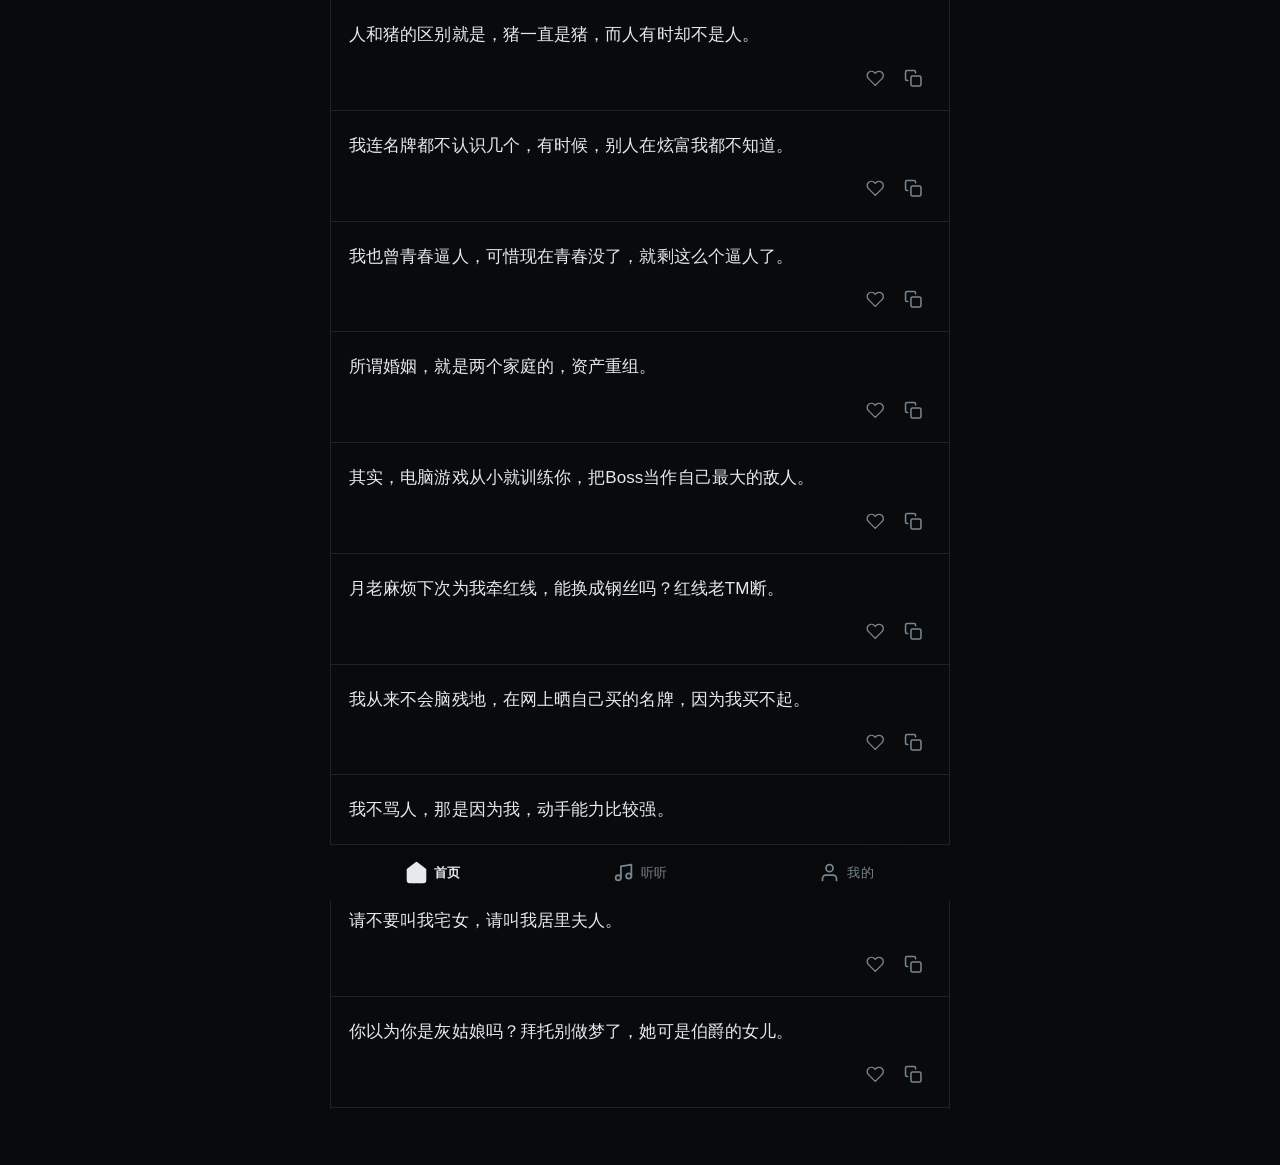
==== commit c867bc89: "Merge approved branding and unify offline PWA caching" ====
--- a/index.html
+++ b/index.html
@@ -5,7 +5,7 @@
   <meta name="viewport" content="width=device-width, initial-scale=1.0, maximum-scale=5.0">
   <meta name="theme-color" content="#080a0c">
   <meta name="description" content="刷段子 - 随机搞笑段子信息流">
-  <title>笑料铺子 · 刷段子</title>
+  <title>精神零食</title>
   <!-- 手写 / 萌趣字体（网络字体，加载失败自动回退到系统楷体/圆体） -->
   <link rel="preconnect" href="https://fonts.googleapis.com" crossorigin>
   <link rel="preconnect" href="https://fonts.gstatic.com" crossorigin>
@@ -1193,6 +1193,16 @@
       }
     }
   </style>
+    <link rel="canonical" href="https://yule.kanglimin.com/" />
+
+    <link rel="icon" type="image/png" sizes="32x32" href="./icons/site-8303749fd497-32.png" />
+    <link rel="icon" type="image/png" sizes="192x192" href="./icons/site-8303749fd497-192.png" />
+    <link rel="apple-touch-icon" sizes="180x180" href="./icons/site-8303749fd497-180.png" />
+    <link rel="manifest" href="./manifest.webmanifest?v=8303749fd497" />
+    <meta name="application-name" content="精神零食" />
+    <meta name="apple-mobile-web-app-title" content="精神零食" />
+    <meta name="apple-mobile-web-app-capable" content="yes" />
+    <meta name="mobile-web-app-capable" content="yes" />
 </head>
 <body>
 
@@ -1596,7 +1606,7 @@
         emptyFilterTitle: '这个分类还没有收藏', emptyFilterHint: '分类下还没有内容，去发现喜欢的吧'
       },
       fun: {
-        title: '笑料铺子',
+        title: '精神零食',
         tabFeed: '开刷', tabListen: '开听', tabMe: '俺的',
         meLikes: '笑话名人堂', meCategory: '整点啥乐子', meDisplay: '看着舒服',
         meFont: '字号大小', meFontFace: '换个笔体', meColor: '加点颜色', meTheme: '换个皮肤', likesTitle: '笑话名人堂',
@@ -2679,19 +2689,7 @@
 
       // 文字直接读取完整本地库；歌曲保留后台补充。
       loadMoreJokes();
-      // 缓存阅读页与文字库；相对路径兼容 GitHub Pages 项目子目录。
-      if ('serviceWorker' in navigator && window.isSecureContext && /^https?:$/.test(location.protocol)) {
-        const cachePage = async () => {
-          try {
-            await navigator.serviceWorker.register('./offline-worker.js', {updateViaCache:'none'});
-            navigator.serviceWorker.addEventListener('controllerchange', () => navigator.serviceWorker.controller?.postMessage('warm-audio'));
-            const ready = await navigator.serviceWorker.ready;
-            ready.active?.postMessage('warm-audio');
-          } catch {}
-        };
-        if ('requestIdleCallback' in window) requestIdleCallback(cachePage, {timeout:1200});
-        else setTimeout(cachePage, 250);
-      }
+
     }
 
     // DOM 就绪后初始化
@@ -2701,5 +2699,6 @@
       init();
     }
   </script>
+  <script defer src="./pwa-register.js?v=8303749fd497"></script>
 </body>
 </html>
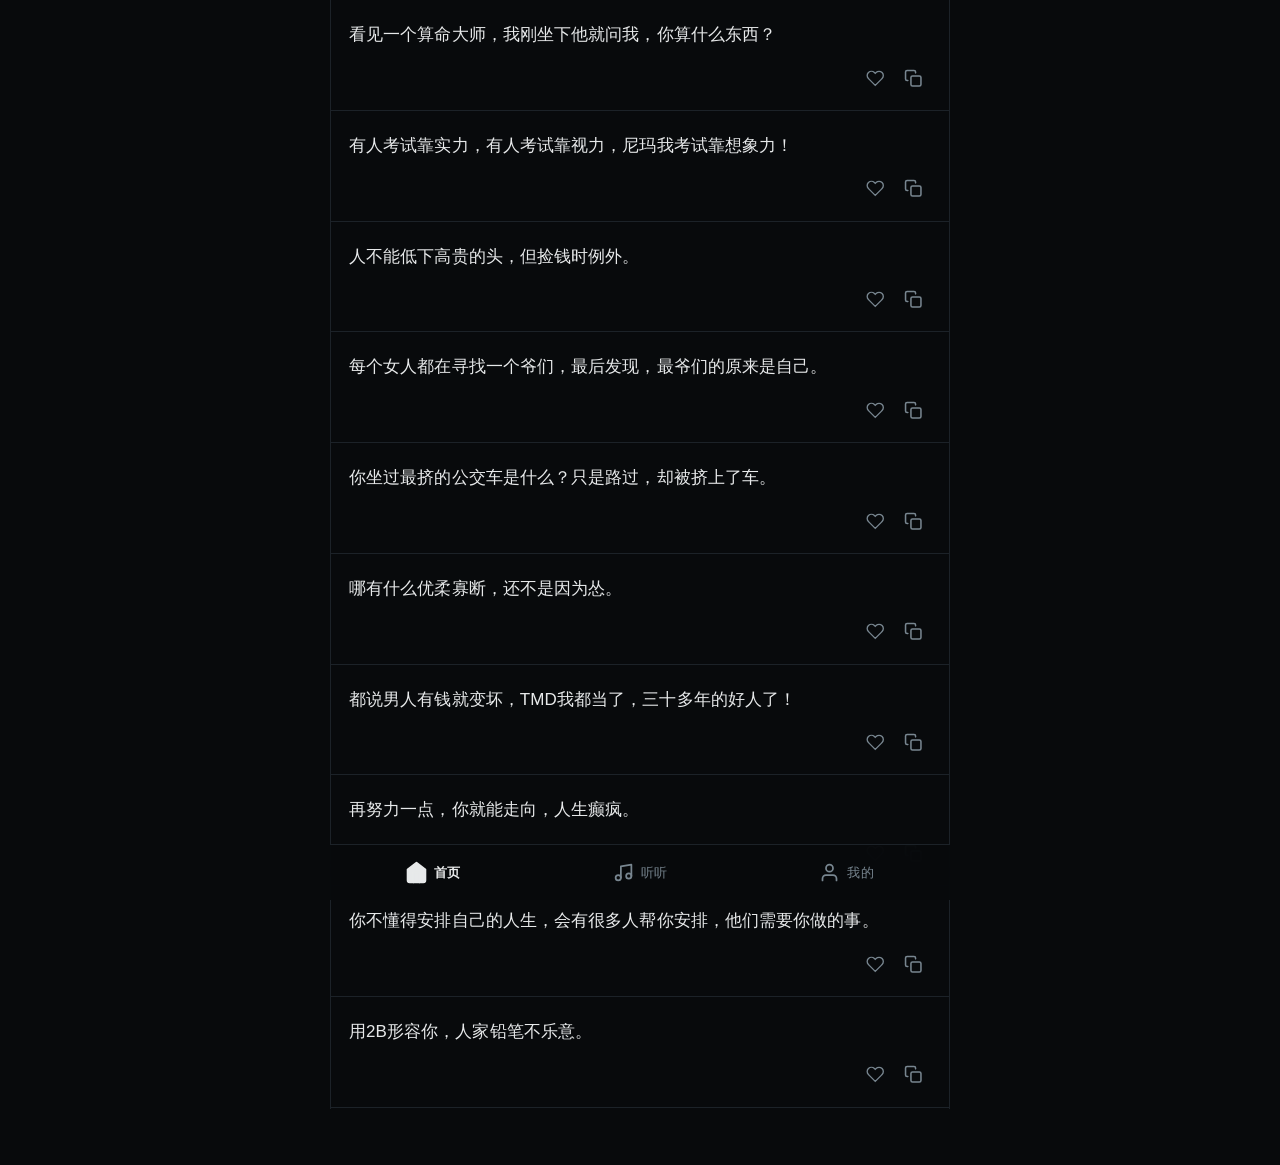
==== commit 048985f6: "fix: keep local recordings playable after browsing history is exhausted" ====
--- a/index.html
+++ b/index.html
@@ -2218,7 +2218,8 @@
     function showListenError() {
       const el = document.getElementById('listen-loading');
       if (el) {
-        el.innerHTML = `<p>暂时没有新的歌声，稍后再试</p><button class="retry-btn" onclick="loadMoreAudio(true)">${t('retry')}</button>`;
+        const hint = audioItems.some(item => item.localAudio) ? '本地片段已载入上方列表，可以继续听；暂时没有新的歌声' : '暂时没有新的歌声，稍后再试';
+        el.innerHTML = `<p>${hint}</p><button class="retry-btn" onclick="loadMoreAudio(true)">${t('retry')}</button>`;
         el.classList.add('error-state');
       }
     }
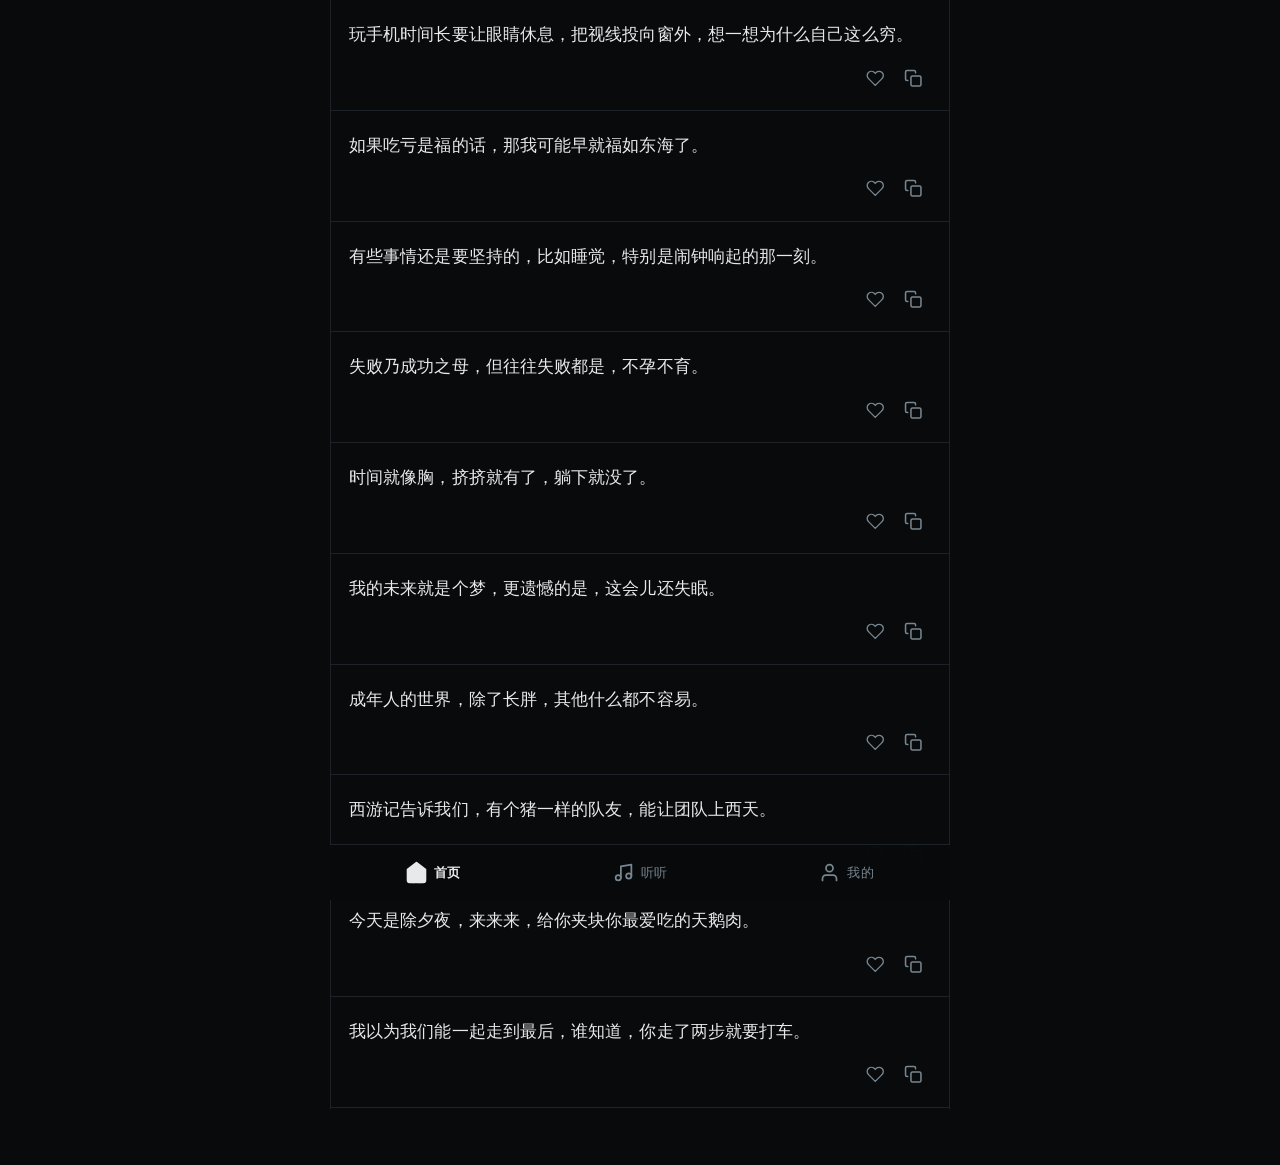
==== commit 3ec6704c: "feat: append online music sources after local SingDuck recordings" ====
--- a/index.html
+++ b/index.html
@@ -1352,6 +1352,7 @@
 
   <script src="starter-content.js"></script>
   <script src="content-buffer.js"></script>
+  <script src="music-sources.js"></script>
   <script>
     // ===================== 存储管理 =====================
     const Store = {
@@ -1771,7 +1772,7 @@
           fetchOne: index => fetchJoke(category.key, index)
         });
       }
-      contentBuffers.audio = new ContentBuffer({type:'audio', seeds:starter.audio || [], blocked:starter.blockedIds, version:starter.version, fetchOne:fetchChangya});
+      contentBuffers.audio = new ContentBuffer({type:'audio', seeds:starter.audio || [], blocked:starter.blockedIds, version:starter.version+'-music-v1', fetchBatch:excluded=>MusicSources.fetchBatch(excluded)});
     }
 
     // 有项目预置内容或浏览器缓存时，先显示，再后台补充。
@@ -1991,6 +1992,8 @@
         ? `<span class="singer">原唱：${escapeHtml(item.singer)}</span>` : '';
       const timeHtml = item.publishAt
         ? `<span class="au-dot">·</span><span class="au-time">${formatTime(item.publishAt)}</span>` : '';
+      const sourceHtml = item.sourceLabel
+        ? `<span class="au-dot">·</span><a class="au-time" href="${escapeAttr(item.link)}" target="_blank" rel="noopener noreferrer">${escapeHtml(item.sourceLabel)}</a>` : '';
 
       card.innerHTML = `
         ${avatarHtml}
@@ -1999,6 +2002,7 @@
             <span class="au-name">${escapeHtml(item.nickname)}</span>
             ${genderHtml(item.gender)}
             ${timeHtml}
+            ${sourceHtml}
           </div>
           <div class="au-song">《${escapeHtml(item.songName)}》 ${singerHtml}</div>
           ${lyricsHtml}
@@ -2164,7 +2168,7 @@
         this.currentId = item.id;
         this.currentItem = item;
         this.currentCard = card;
-        this.el.src = item.audioUrl;
+        this.el.src = MusicSources.playbackUrl(item);
         card.classList.add('playing', 'buffering');
         try {
           await this.el.play();
@@ -2218,7 +2222,7 @@
     function showListenError() {
       const el = document.getElementById('listen-loading');
       if (el) {
-        const hint = audioItems.some(item => item.localAudio) ? '本地片段已载入上方列表，可以继续听；暂时没有新的歌声' : '暂时没有新的歌声，稍后再试';
+        const hint = navigator.onLine === false ? '当前离线，上方本地片段可以继续听' : '暂时没取到更多歌曲，上方歌曲可以继续听';
         el.innerHTML = `<p>${hint}</p><button class="retry-btn" onclick="loadMoreAudio(true)">${t('retry')}</button>`;
         el.classList.add('error-state');
       }
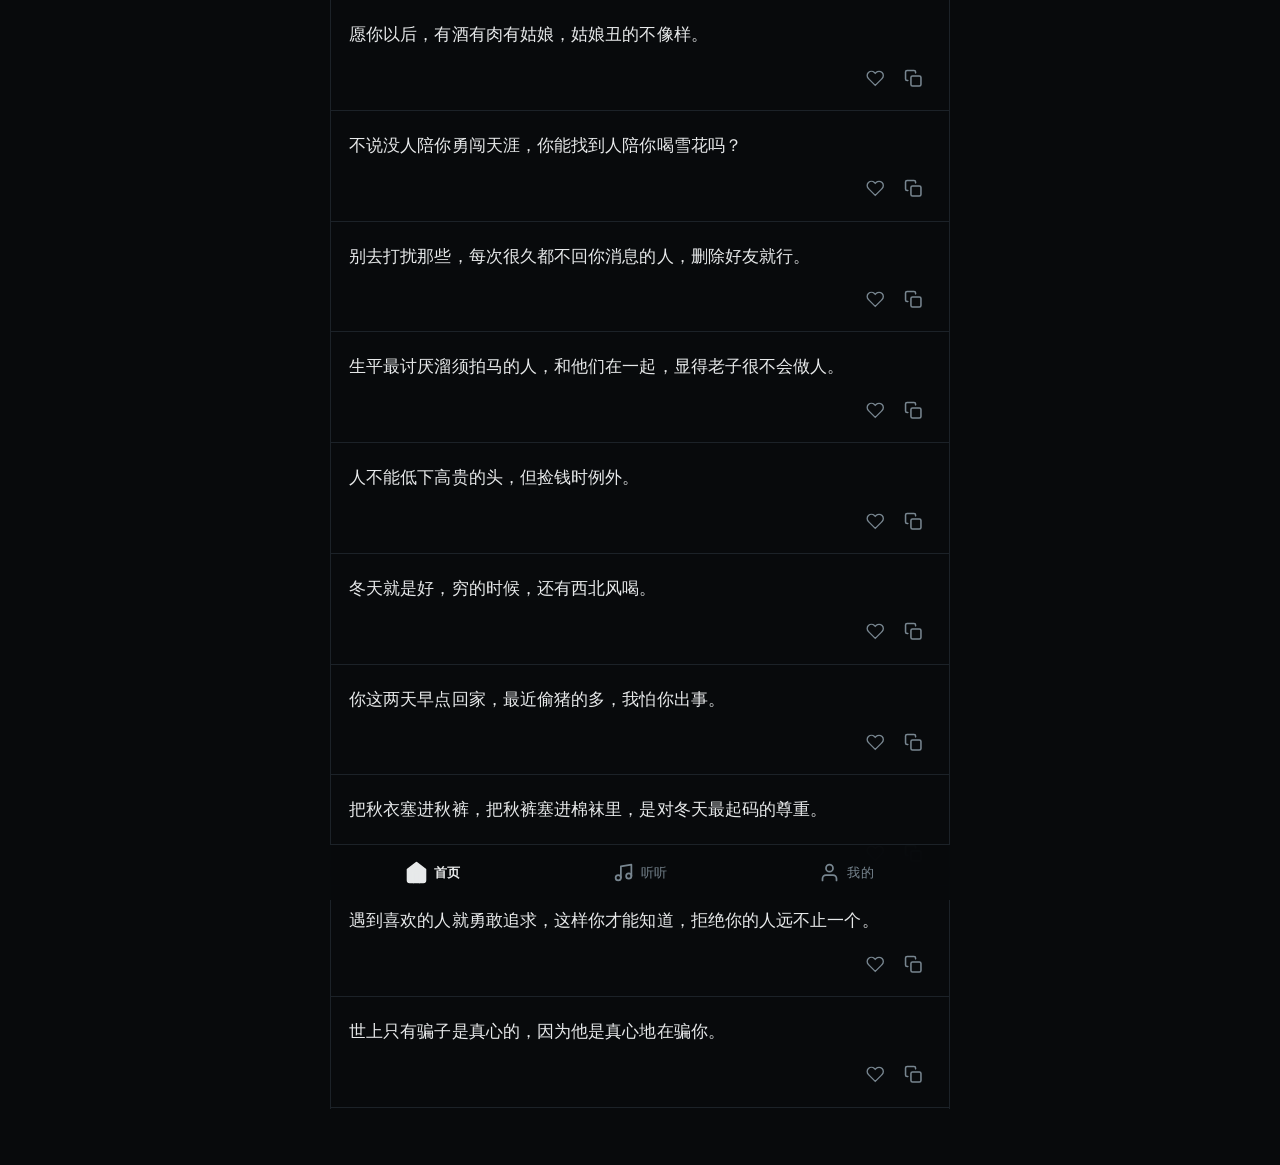
==== commit 85f687d6: "feat: add offline riddles and attributed short reading" ====
--- a/index.html
+++ b/index.html
@@ -1203,6 +1203,7 @@
     <meta name="apple-mobile-web-app-title" content="精神零食" />
     <meta name="apple-mobile-web-app-capable" content="yes" />
     <meta name="mobile-web-app-capable" content="yes" />
+  <link rel="stylesheet" href="reading-cards.css">
 </head>
 <body>
 
@@ -1247,6 +1248,18 @@
             <span class="me-ico"><svg viewBox="0 0 24 24" fill="none" stroke="currentColor" stroke-width="2" stroke-linecap="round" stroke-linejoin="round"><path d="M21 11.5a8.38 8.38 0 0 1-.9 3.8 8.5 8.5 0 0 1-7.6 4.7 8.38 8.38 0 0 1-3.8-.9L3 21l1.9-5.7a8.38 8.38 0 0 1-.9-3.8 8.5 8.5 0 0 1 4.7-7.6 8.38 8.38 0 0 1 3.8-.9h.5a8.48 8.48 0 0 1 8 8v.5z"/></svg></span>
             <span class="me-label">一言</span>
             <span class="me-check">✓</span>
+          </button>
+        </div>
+
+        <div class="me-group">
+          <div class="me-group-title">阅读与思考</div>
+          <button class="me-row tap me-cat" type="button" data-category="riddle">
+            <span class="me-ico"><svg viewBox="0 0 24 24" fill="none" stroke="currentColor" stroke-width="2" stroke-linecap="round" stroke-linejoin="round"><circle cx="12" cy="12" r="9"/><path d="M9.5 9a2.5 2.5 0 1 1 4 2c-1 .6-1.5 1-1.5 2"/><path d="M12 17h.01"/></svg></span>
+            <span class="me-label">猜一猜</span><span class="me-check">✓</span>
+          </button>
+          <button class="me-row tap me-cat" type="button" data-category="reading">
+            <span class="me-ico"><svg viewBox="0 0 24 24" fill="none" stroke="currentColor" stroke-width="2" stroke-linecap="round" stroke-linejoin="round"><path d="M12 5v15M3 4c3-1 6-1 9 1 3-2 6-2 9-1v15c-3-1-6-1-9 1-3-2-6-2-9-1z"/></svg></span>
+            <span class="me-label">精选短读</span><span class="me-check">✓</span>
           </button>
         </div>
 
@@ -1353,6 +1366,8 @@
   <script src="starter-content.js"></script>
   <script src="content-buffer.js"></script>
   <script src="music-sources.js"></script>
+  <script src="extra-content.js"></script>
+  <script src="reading-cards.js"></script>
   <script>
     // ===================== 存储管理 =====================
     const Store = {
@@ -1385,7 +1400,7 @@
       // 喜欢：写入完整快照并置顶；取消：移除
       addLike(joke) {
         let likes = this.getLikes().filter(item => item.id !== joke.id);
-        likes.unshift({ id: joke.id, type: joke.type, index: joke.index, duanzi: joke.duanzi, ts: Date.now() });
+        likes.unshift({ ...joke, ts: Date.now() });
         if (likes.length > 500) likes = likes.slice(0, 500);
         this.saveLikes(likes);
         return true;
@@ -1454,7 +1469,9 @@
     const CATEGORIES = [
       { key: 'duanzi', path: 'duanzi', label: '搞笑段子', contentField: 'duanzi' },
       { key: 'dad-joke', path: 'dad-joke', label: '冷笑话', contentField: 'content' },
-      { key: 'hitokoto', path: 'hitokoto', label: '一言', contentField: 'hitokoto' }
+      { key: 'hitokoto', path: 'hitokoto', label: '一言', contentField: 'hitokoto' },
+      { key: 'riddle', label: '猜一猜', local: true },
+      { key: 'reading', label: '精选短读', local: true }
     ];
     const CATEGORY_MAP = Object.fromEntries(CATEGORIES.map(c => [c.key, c]));
 
@@ -1558,7 +1575,7 @@
 
     // ===================== 状态 =====================
     let currentTab = 'feed';
-    let currentCategory = Store.getCategory();
+    let currentCategory = CATEGORY_MAP[Store.getCategory()] ? Store.getCategory() : 'duanzi';
     let isLoading = false;
     let feedLoadVersion = 0;
     let contentBuffers;
@@ -1689,6 +1706,7 @@
         </div>
       `;
       syncLikeButton(card.querySelector('.like-btn'), liked);
+      ReadingCards.decorate(card, joke);
       return card;
     }
 
@@ -1765,11 +1783,12 @@
       const starter = window.STARTER_CONTENT || {text:{}, audio:[], catalogue:{}, blockedIds:[]};
       contentBuffers = {};
       for (const category of CATEGORIES) {
+        const extra = category.local ? window.EXTRA_CONTENT : null;
         contentBuffers[category.key] = new ContentBuffer({
-          type: category.key, seeds: starter.text[category.key] || [], catalogue: starter.catalogue[category.key] || [],
-          blocked: starter.blockedIds, version: starter.version,
-          localOnly: starter.localTextOnly === true,
-          fetchOne: index => fetchJoke(category.key, index)
+          type: category.key, seeds: (extra || starter).text[category.key] || [], catalogue: starter.catalogue[category.key] || [],
+          blocked: starter.blockedIds, version: (extra || starter).version,
+          localOnly: category.local || starter.localTextOnly === true,
+          fetchOne: category.local ? undefined : index => fetchJoke(category.key, index)
         });
       }
       contentBuffers.audio = new ContentBuffer({type:'audio', seeds:starter.audio || [], blocked:starter.blockedIds, version:starter.version+'-music-v1', fetchBatch:excluded=>MusicSources.fetchBatch(excluded)});
@@ -1833,7 +1852,9 @@
       { key: 'audio', label: '音乐' },
       { key: 'duanzi', label: '段子' },
       { key: 'dad-joke', label: '冷笑话' },
-      { key: 'hitokoto', label: '一言' }
+      { key: 'hitokoto', label: '一言' },
+      { key: 'riddle', label: '猜一猜' },
+      { key: 'reading', label: '短读' }
     ];
     let likesFilter = 'all';
 
@@ -2241,9 +2262,13 @@
         const index = parseInt(btn.dataset.index);
         const wasLiked = Store.isLiked(id);
         // 喜欢时保存完整内容快照，取消时移除
+        const snapshot = feedJokes.find(item => item.id === id)
+          || window.EXTRA_CONTENT?.text[type]?.find(item => item.id === id)
+          || Store.getLikes().find(item => item.id === id)
+          || { id, type, index, duanzi: btn.dataset.text };
         const isNowLiked = wasLiked
           ? Store.removeLike(id)
-          : Store.addLike({ id, type, index, duanzi: btn.dataset.text });
+          : Store.addLike(snapshot);
         // 更新表情图标 + 同步页面上同一条内容的其他按钮
         document.querySelectorAll('.like-btn').forEach(b => {
           if (b.dataset.id !== id) return;
--- a/reading-cards.css
+++ b/reading-cards.css
@@ -0,0 +1,30 @@
+.extra-content { font-size:var(--joke-font-size); }
+.extra-meta { margin:0 0 12px; color:var(--text-secondary); font-size:12px; line-height:1.6; }
+.reveal-answer,.read-open,.reader-back { appearance:none; font:inherit; font-size:14px; font-weight:600; cursor:pointer; border:1px solid var(--border); background:transparent; color:var(--accent); border-radius:999px; padding:9px 17px; min-height:42px; }
+.reveal-answer { margin-top:18px; }
+.reveal-answer:hover,.read-open:hover,.reader-back:hover { background:var(--accent-soft); }
+.reveal-answer:focus-visible,.read-open:focus-visible,.reader-back:focus-visible,.reader-scroll:focus-visible { outline:2px solid var(--accent); outline-offset:4px; }
+.riddle-answer { margin-top:16px; padding:16px 0 0; border-top:1px solid var(--border); }
+.riddle-answer[hidden] { display:none; }
+.answer-label { margin:0 0 6px; font-size:12px; color:var(--text-secondary); }
+.answer-value { margin:0 0 9px; color:var(--text); font-size:1.1em; font-weight:650; line-height:1.65; overflow-wrap:anywhere; }
+.answer-explanation { margin:0; font-size:.9em; color:var(--text-secondary); line-height:1.85; }
+.reading-title { font:inherit; font-size:1.25em; font-weight:700; line-height:1.5; margin:0 0 12px; letter-spacing:.015em; overflow-wrap:anywhere; }
+.reading-intro { margin:0 0 18px; line-height:1.9; color:var(--text-secondary); }
+body.reader-open { overflow:hidden; }
+.reading-dialog { color:var(--text); background:var(--bg); border:1px solid var(--border); padding:0; width:min(760px,100%); max-width:100%; height:100dvh; max-height:100dvh; margin:auto; box-sizing:border-box; }
+.reading-dialog[open] { display:flex; flex-direction:column; }
+.reading-dialog::backdrop { background:rgba(0,0,0,.72); }
+.reader-head { display:flex; align-items:center; justify-content:space-between; gap:12px; flex-shrink:0; padding:12px 18px; padding-top:max(12px,env(safe-area-inset-top)); border-bottom:1px solid var(--border); }
+.reader-actions { display:flex; align-items:center; }
+.reader-scroll { flex:1; min-height:0; overflow-y:auto; overscroll-behavior:contain; scrollbar-gutter:stable; }
+.reader-article { padding:28px 28px max(50px,env(safe-area-inset-bottom)); max-width:690px; margin:auto; font-size:var(--joke-font-size); }
+.reader-meta { font-size:12px; color:var(--text-secondary); line-height:1.8; margin:0 0 14px; }
+.reader-title { font-family:inherit; font-size:1.65em; line-height:1.5; margin:0 0 30px; overflow-wrap:anywhere; }
+.reader-body { font:inherit; font-weight:400; line-height:2.05; overflow-wrap:anywhere; }
+.reader-body p { margin:0 0 1.3em; white-space:pre-line; }
+.reader-source { border-top:1px solid var(--border); margin-top:36px; padding-top:20px; font-size:12px; line-height:1.9; overflow-wrap:anywhere; }
+.reader-source-link { color:var(--accent); display:block; width:fit-content; text-underline-offset:3px; }
+.reader-license { margin:7px 0; color:var(--text-secondary); }
+:root[data-theme="paper"] .reading-dialog { background:var(--bg-elevated); background-image:var(--paper-grain); }
+@media(max-width:480px) { .reading-dialog { border-width:0; } .reader-article { padding:24px 21px max(46px,env(safe-area-inset-bottom)); } .reader-head { padding-left:16px; padding-right:16px; } }
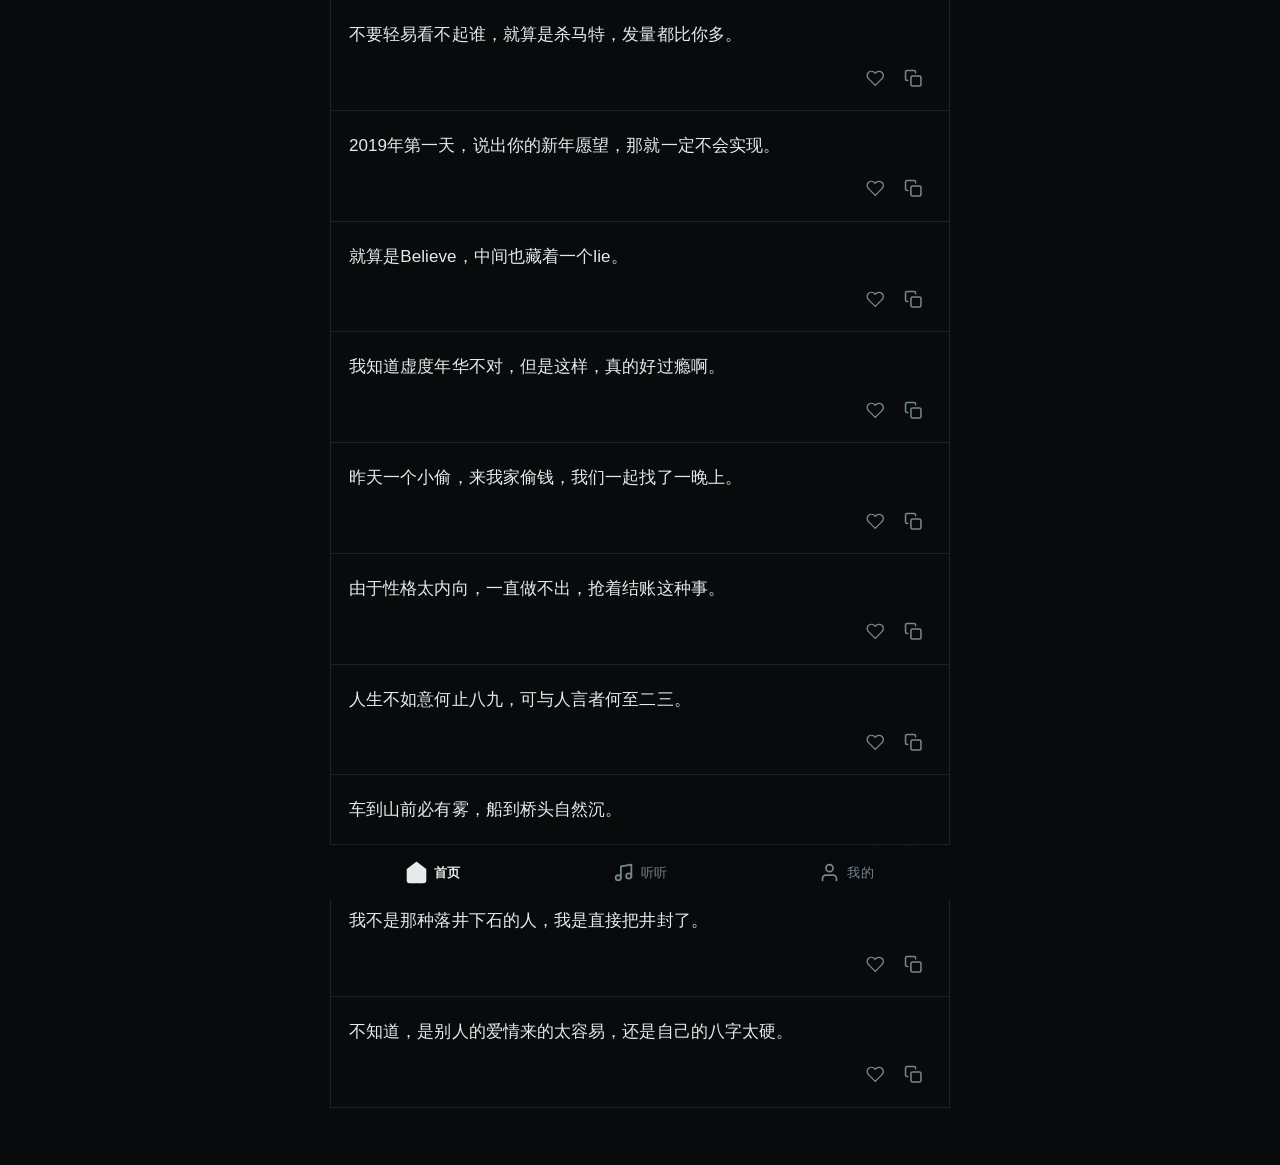
==== commit 4c0ac798: "feat: add book lookup and music search with source download links" ====
--- a/index.html
+++ b/index.html
@@ -1204,6 +1204,7 @@
     <meta name="apple-mobile-web-app-capable" content="yes" />
     <meta name="mobile-web-app-capable" content="yes" />
   <link rel="stylesheet" href="reading-cards.css">
+  <link rel="stylesheet" href="discovery.css">
 </head>
 <body>
 
@@ -1260,6 +1261,10 @@
           <button class="me-row tap me-cat" type="button" data-category="reading">
             <span class="me-ico"><svg viewBox="0 0 24 24" fill="none" stroke="currentColor" stroke-width="2" stroke-linecap="round" stroke-linejoin="round"><path d="M12 5v15M3 4c3-1 6-1 9 1 3-2 6-2 9-1v15c-3-1-6-1-9 1-3-2-6-2-9-1z"/></svg></span>
             <span class="me-label">精选短读</span><span class="me-check">✓</span>
+          </button>
+          <button class="me-row tap" id="me-find-book" type="button" aria-label="找一本书">
+            <span class="me-ico"><svg viewBox="0 0 24 24" fill="none" stroke="currentColor" stroke-width="2" stroke-linecap="round"><circle cx="10" cy="10" r="6"/><path d="m15 15 6 6"/></svg></span>
+            <span class="me-label">找一本书</span><span class="me-chevron" aria-hidden="true">›</span>
           </button>
         </div>
 
@@ -1334,6 +1339,7 @@
 
     <!-- 听听：随机弹唱音频流 -->
     <section id="listen-view" class="view">
+      <div class="listen-tools"><button type="button" id="listen-find-song">找一首歌</button></div>
       <div id="listen-list"></div>
       <div id="listen-sentinel" style="height:1px;"></div>
     </section>
@@ -1368,6 +1374,7 @@
   <script src="music-sources.js"></script>
   <script src="extra-content.js"></script>
   <script src="reading-cards.js"></script>
+  <script src="discovery.js"></script>
   <script>
     // ===================== 存储管理 =====================
     const Store = {
@@ -2015,6 +2022,7 @@
         ? `<span class="au-dot">·</span><span class="au-time">${formatTime(item.publishAt)}</span>` : '';
       const sourceHtml = item.sourceLabel
         ? `<span class="au-dot">·</span><a class="au-time" href="${escapeAttr(item.link)}" target="_blank" rel="noopener noreferrer">${escapeHtml(item.sourceLabel)}</a>` : '';
+      const downloadHtml = item.downloadAllowed ? `<a class="ap-download" href="${escapeAttr(item.link)}" target="_blank" rel="noopener noreferrer" aria-label="到来源下载" title="来源允许下载，打开原站"><svg viewBox="0 0 24 24"><path d="M12 3v12m-5-5 5 5 5-5M5 17v4h14v-4"/></svg></a>` : '';
 
       card.innerHTML = `
         ${avatarHtml}
@@ -2033,18 +2041,22 @@
               <span class="ic-pause">${SVG_ICONS.pause}</span>
             </button>
             <div class="ap-mid">
-              <input class="ap-range" type="range" min="0" max="${item.durationSec}" value="0" step="1" aria-label="播放进度">
+              <input class="ap-range" type="range" min="0" max="${item.durationSec || 1}" value="0" step="1" aria-label="播放进度">
               <div class="ap-times">
                 <span class="t-cur">0:00</span>
-                <span class="t-dur">${fmtDuration(item.durationSec)}</span>
+                <span class="t-dur">${item.durationSec ? fmtDuration(item.durationSec) : '待播放'}</span>
               </div>
             </div>
           </div>
           <div class="ap-foot">
             <span class="ap-stat">${SVG_ICONS.heartSmall}${fmtCount(item.likeCount)}</span>
+            <div class="ap-actions">
+            <button class="ap-next" aria-label="下一首" title="下一首"><svg viewBox="0 0 24 24"><path d="m5 4 12 8-12 8V4Zm14 0v16"/></svg></button>
+            ${downloadHtml}
             <button class="ap-like ${Store.isAudioLiked(item.id) ? 'active' : ''}" aria-label="收藏这首歌" title="收藏">
               ${createHeartIcon()}
             </button>
+            </div>
           </div>
         </div>
       `;
@@ -2053,6 +2065,7 @@
       const playBtn = card.querySelector('.ap-play');
       const range = card.querySelector('.ap-range');
       playBtn.addEventListener('click', () => Player.toggle(item, card));
+      card.querySelector('.ap-next').addEventListener('click', () => Player.next(item, card));
       range.addEventListener('input', () => {
         if (Player.currentId !== item.id) return;
         Player.el.currentTime = parseFloat(range.value);
@@ -2119,7 +2132,7 @@
         el.addEventListener('waiting', () => {
           this.currentCard?.classList.add('buffering');
         });
-        el.addEventListener('ended', () => this.reset());
+        el.addEventListener('ended', () => { if(this.currentItem)this.next(this.currentItem,this.currentCard);else this.reset(); });
         el.addEventListener('error', () => {
           const inLikes = this.currentCard && !!this.currentCard.closest('#likes-list');
           this.reset();
@@ -2162,6 +2175,21 @@
         this.currentId = null;
         this.currentItem = null;
         this.currentCard = null;
+      },
+
+      async next(item, card) {
+        if(!item||!card){this.reset();return;}
+        let container=card.parentElement;
+        const pool=container.id==='discovery-results'?Discovery.audioItems:container.id==='likes-list'?Store.getAudioLikes():audioItems;
+        let cards=[...container.querySelectorAll('.audio-card')],at=cards.findIndex(node=>node.dataset.id===item.id);
+        if(at===cards.length-1&&container.id==='listen-list'&&currentTab==='listen'){
+          if(listenLoading&&contentBuffers.audio.running)await contentBuffers.audio.running;
+          await loadMoreAudio();cards=[...container.querySelectorAll('.audio-card')];
+        }
+        const target=at>=0?cards[at+1]:null,nextItem=target&&pool.find(value=>value.id===target.dataset.id);
+        if(!nextItem){this.reset();showToast('这一组暂时没有更多歌曲，可以搜索一首或重新加载');return;}
+        if(this.currentId===nextItem.id&&this.el&&!this.el.paused)return;
+        await this.toggle(nextItem,target);
       },
 
       async toggle(item, card) {
@@ -2661,6 +2689,8 @@
 
       // 「我的」：进入 / 返回喜欢列表
       document.getElementById('me-open-likes').addEventListener('click', openLikesPanel);
+      document.getElementById('me-find-book').addEventListener('click', event => Discovery.open('book',event.currentTarget));
+      document.getElementById('listen-find-song').addEventListener('click', event => Discovery.open('music',event.currentTarget));
       document.getElementById('me-likes-back').addEventListener('click', closeLikesPanel);
 
       // 喜欢列表分类筛选（胶囊会随 renderLikes 重建，用事件委托）
--- a/discovery.css
+++ b/discovery.css
@@ -0,0 +1,29 @@
+.discovery-open { overflow:hidden; }
+.listen-tools { display:flex; justify-content:flex-end; padding:14px 18px; border-bottom:1px solid var(--border); }
+.listen-tools button { font:inherit; font-size:13px; color:var(--accent); background:transparent; border:1px solid var(--border); border-radius:999px; padding:9px 15px; min-height:40px; cursor:pointer; }
+.discovery-dialog { width:min(760px,100%); max-width:100%; height:100dvh; max-height:100dvh; padding:0; margin:auto; border:1px solid var(--border); background:var(--bg); color:var(--text); font:inherit; }
+.discovery-dialog[open] { display:flex; flex-direction:column; }
+.discovery-dialog::backdrop { background:rgba(0,0,0,.72); }
+.discovery-head { display:flex; justify-content:space-between; align-items:center; gap:12px; padding:12px 18px; padding-top:max(12px,env(safe-area-inset-top)); border-bottom:1px solid var(--border); flex-shrink:0; }
+.discovery-head h2 { font-size:18px; margin:0; }
+.discovery-scroll { overflow-y:auto; flex:1; min-height:0; overscroll-behavior:contain; padding-bottom:max(35px,env(safe-area-inset-bottom)); }
+.discovery-form { display:flex; gap:9px; padding:20px 18px 10px; }
+.discovery-input { min-width:0; flex:1; width:100%; font:inherit; color:var(--text); background:var(--bg-elevated); border:1px solid var(--border); border-radius:10px; padding:12px; font-size:16px; }
+.discovery-submit { font:inherit; font-size:14px; font-weight:600; background:var(--accent); color:#fff; border:0; border-radius:10px; padding:12px 16px; cursor:pointer; }
+.discovery-submit:disabled { opacity:.5; cursor:wait; }
+.discovery-input:focus-visible,.discovery-submit:focus-visible,.listen-tools button:focus-visible,.ap-next:focus-visible,.ap-download:focus-visible { outline:2px solid var(--accent); outline-offset:3px; }
+.discovery-filter { font-size:12px; color:var(--text-secondary); display:flex; gap:8px; align-items:center; margin:5px 18px 12px; }
+.discovery-filter[hidden] { display:none; }
+.discovery-filter input { accent-color:var(--accent); }
+.discovery-status,.discovery-empty { margin:8px 18px 16px; font-size:13px; color:var(--text-secondary); line-height:1.85; overflow-wrap:anywhere; }
+.discovery-book { padding:20px 18px; border-top:1px solid var(--border); }
+.discovery-book h3 { font-size:var(--joke-font-size); line-height:1.7; margin:0 0 9px; overflow-wrap:anywhere; }
+.discovery-meta { font-size:12px; line-height:1.8; margin:6px 0; color:var(--text-secondary); overflow-wrap:anywhere; }
+.discovery-links { border-top:1px solid var(--border); margin:20px 18px 0; padding-top:15px; display:flex; flex-wrap:wrap; gap:10px 15px; }
+.discovery-link { color:var(--accent); font-size:13px; line-height:1.9; text-underline-offset:3px; overflow-wrap:anywhere; }
+.ap-actions { display:flex; align-items:center; gap:6px; margin-left:auto; }
+.ap-next,.ap-download { appearance:none; background:transparent; color:var(--text-secondary); border:0; padding:9px; cursor:pointer; display:inline-flex; align-items:center; justify-content:center; border-radius:50%; min-width:40px; min-height:40px; }
+.ap-next svg,.ap-download svg { width:18px; height:18px; fill:none; stroke:currentColor; stroke-width:1.7; stroke-linecap:round; stroke-linejoin:round; }
+.ap-next:hover,.ap-download:hover { color:var(--accent); background:var(--accent-soft); }
+:root[data-theme="paper"] .discovery-dialog { background:var(--bg-elevated); background-image:var(--paper-grain); }
+@media(max-width:480px) { .discovery-dialog { border-width:0; } }
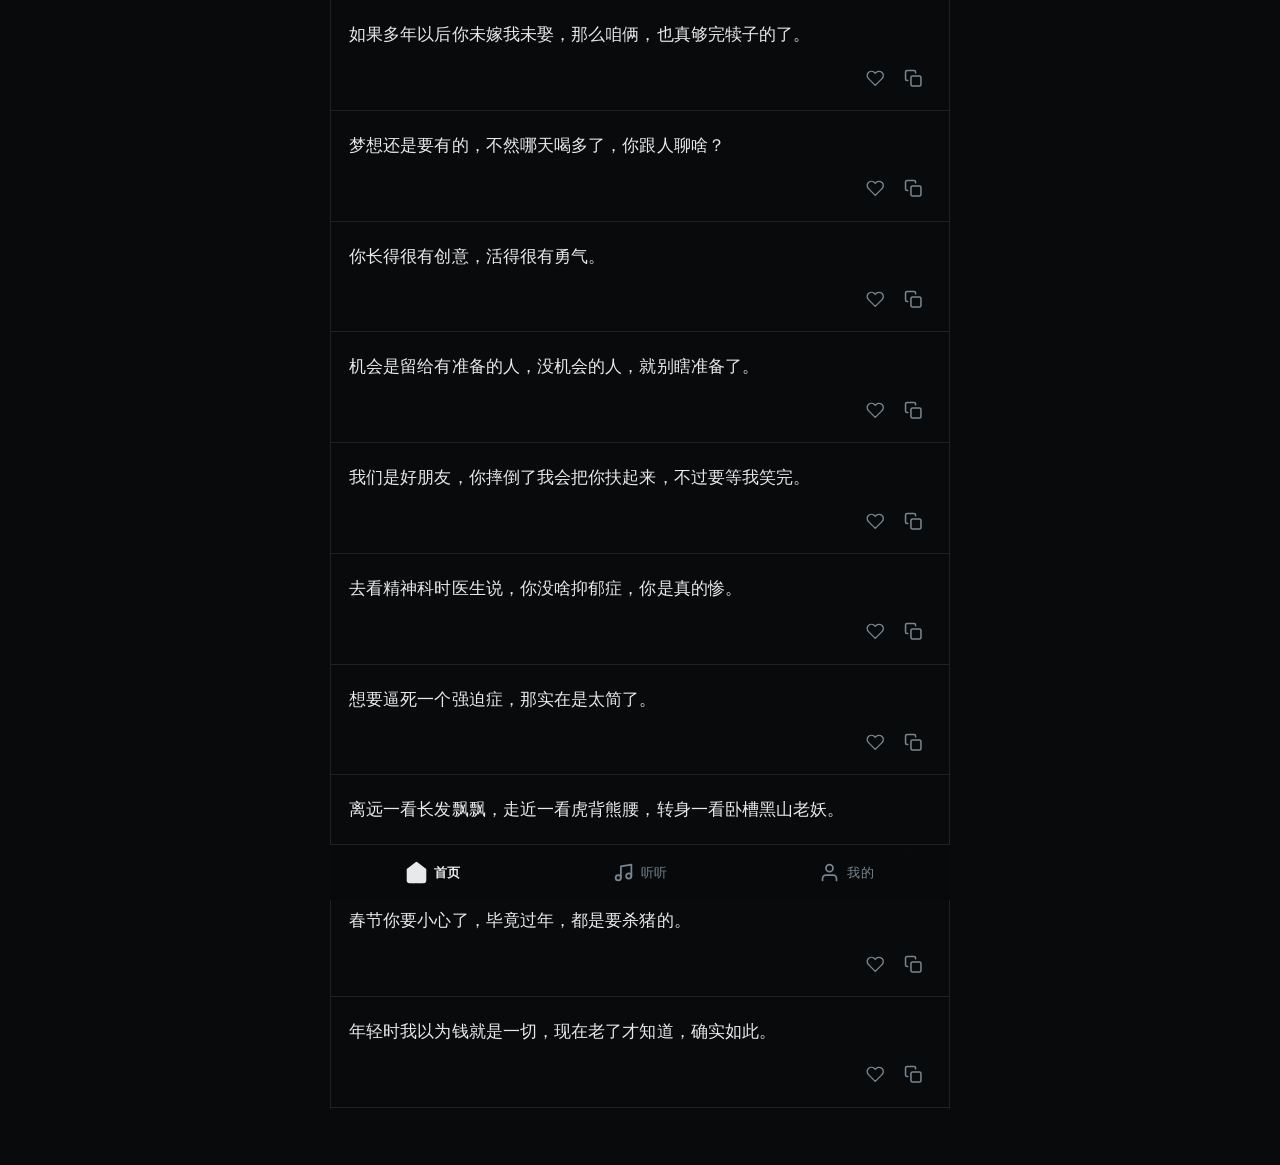
==== commit a51aa992: "fix: keep reading and music interactions inside the app" ====
--- a/index.html
+++ b/index.html
@@ -2021,8 +2021,7 @@
       const timeHtml = item.publishAt
         ? `<span class="au-dot">·</span><span class="au-time">${formatTime(item.publishAt)}</span>` : '';
       const sourceHtml = item.sourceLabel
-        ? `<span class="au-dot">·</span><a class="au-time" href="${escapeAttr(item.link)}" target="_blank" rel="noopener noreferrer">${escapeHtml(item.sourceLabel)}</a>` : '';
-      const downloadHtml = item.downloadAllowed ? `<a class="ap-download" href="${escapeAttr(item.link)}" target="_blank" rel="noopener noreferrer" aria-label="到来源下载" title="来源允许下载，打开原站"><svg viewBox="0 0 24 24"><path d="M12 3v12m-5-5 5 5 5-5M5 17v4h14v-4"/></svg></a>` : '';
+        ? `<span class="au-dot">·</span><span class="au-time">${escapeHtml(item.sourceLabel)}</span>` : '';
 
       card.innerHTML = `
         ${avatarHtml}
@@ -2052,7 +2051,6 @@
             <span class="ap-stat">${SVG_ICONS.heartSmall}${fmtCount(item.likeCount)}</span>
             <div class="ap-actions">
             <button class="ap-next" aria-label="下一首" title="下一首"><svg viewBox="0 0 24 24"><path d="m5 4 12 8-12 8V4Zm14 0v16"/></svg></button>
-            ${downloadHtml}
             <button class="ap-like ${Store.isAudioLiked(item.id) ? 'active' : ''}" aria-label="收藏这首歌" title="收藏">
               ${createHeartIcon()}
             </button>
--- a/reading-cards.css
+++ b/reading-cards.css
@@ -24,7 +24,7 @@
 .reader-body { font:inherit; font-weight:400; line-height:2.05; overflow-wrap:anywhere; }
 .reader-body p { margin:0 0 1.3em; white-space:pre-line; }
 .reader-source { border-top:1px solid var(--border); margin-top:36px; padding-top:20px; font-size:12px; line-height:1.9; overflow-wrap:anywhere; }
-.reader-source-link { color:var(--accent); display:block; width:fit-content; text-underline-offset:3px; }
+.reader-source-label { color:var(--text-secondary); overflow-wrap:anywhere; }
 .reader-license { margin:7px 0; color:var(--text-secondary); }
 :root[data-theme="paper"] .reading-dialog { background:var(--bg-elevated); background-image:var(--paper-grain); }
 @media(max-width:480px) { .reading-dialog { border-width:0; } .reader-article { padding:24px 21px max(46px,env(safe-area-inset-bottom)); } .reader-head { padding-left:16px; padding-right:16px; } }
--- a/discovery.css
+++ b/discovery.css
@@ -11,19 +11,14 @@
 .discovery-input { min-width:0; flex:1; width:100%; font:inherit; color:var(--text); background:var(--bg-elevated); border:1px solid var(--border); border-radius:10px; padding:12px; font-size:16px; }
 .discovery-submit { font:inherit; font-size:14px; font-weight:600; background:var(--accent); color:#fff; border:0; border-radius:10px; padding:12px 16px; cursor:pointer; }
 .discovery-submit:disabled { opacity:.5; cursor:wait; }
-.discovery-input:focus-visible,.discovery-submit:focus-visible,.listen-tools button:focus-visible,.ap-next:focus-visible,.ap-download:focus-visible { outline:2px solid var(--accent); outline-offset:3px; }
-.discovery-filter { font-size:12px; color:var(--text-secondary); display:flex; gap:8px; align-items:center; margin:5px 18px 12px; }
-.discovery-filter[hidden] { display:none; }
-.discovery-filter input { accent-color:var(--accent); }
+.discovery-input:focus-visible,.discovery-submit:focus-visible,.listen-tools button:focus-visible,.ap-next:focus-visible { outline:2px solid var(--accent); outline-offset:3px; }
 .discovery-status,.discovery-empty { margin:8px 18px 16px; font-size:13px; color:var(--text-secondary); line-height:1.85; overflow-wrap:anywhere; }
 .discovery-book { padding:20px 18px; border-top:1px solid var(--border); }
 .discovery-book h3 { font-size:var(--joke-font-size); line-height:1.7; margin:0 0 9px; overflow-wrap:anywhere; }
 .discovery-meta { font-size:12px; line-height:1.8; margin:6px 0; color:var(--text-secondary); overflow-wrap:anywhere; }
-.discovery-links { border-top:1px solid var(--border); margin:20px 18px 0; padding-top:15px; display:flex; flex-wrap:wrap; gap:10px 15px; }
-.discovery-link { color:var(--accent); font-size:13px; line-height:1.9; text-underline-offset:3px; overflow-wrap:anywhere; }
 .ap-actions { display:flex; align-items:center; gap:6px; margin-left:auto; }
-.ap-next,.ap-download { appearance:none; background:transparent; color:var(--text-secondary); border:0; padding:9px; cursor:pointer; display:inline-flex; align-items:center; justify-content:center; border-radius:50%; min-width:40px; min-height:40px; }
-.ap-next svg,.ap-download svg { width:18px; height:18px; fill:none; stroke:currentColor; stroke-width:1.7; stroke-linecap:round; stroke-linejoin:round; }
-.ap-next:hover,.ap-download:hover { color:var(--accent); background:var(--accent-soft); }
+.ap-next { appearance:none; background:transparent; color:var(--text-secondary); border:0; padding:9px; cursor:pointer; display:inline-flex; align-items:center; justify-content:center; border-radius:50%; min-width:40px; min-height:40px; }
+.ap-next svg { width:18px; height:18px; fill:none; stroke:currentColor; stroke-width:1.7; stroke-linecap:round; stroke-linejoin:round; }
+.ap-next:hover { color:var(--accent); background:var(--accent-soft); }
 :root[data-theme="paper"] .discovery-dialog { background:var(--bg-elevated); background-image:var(--paper-grain); }
 @media(max-width:480px) { .discovery-dialog { border-width:0; } }
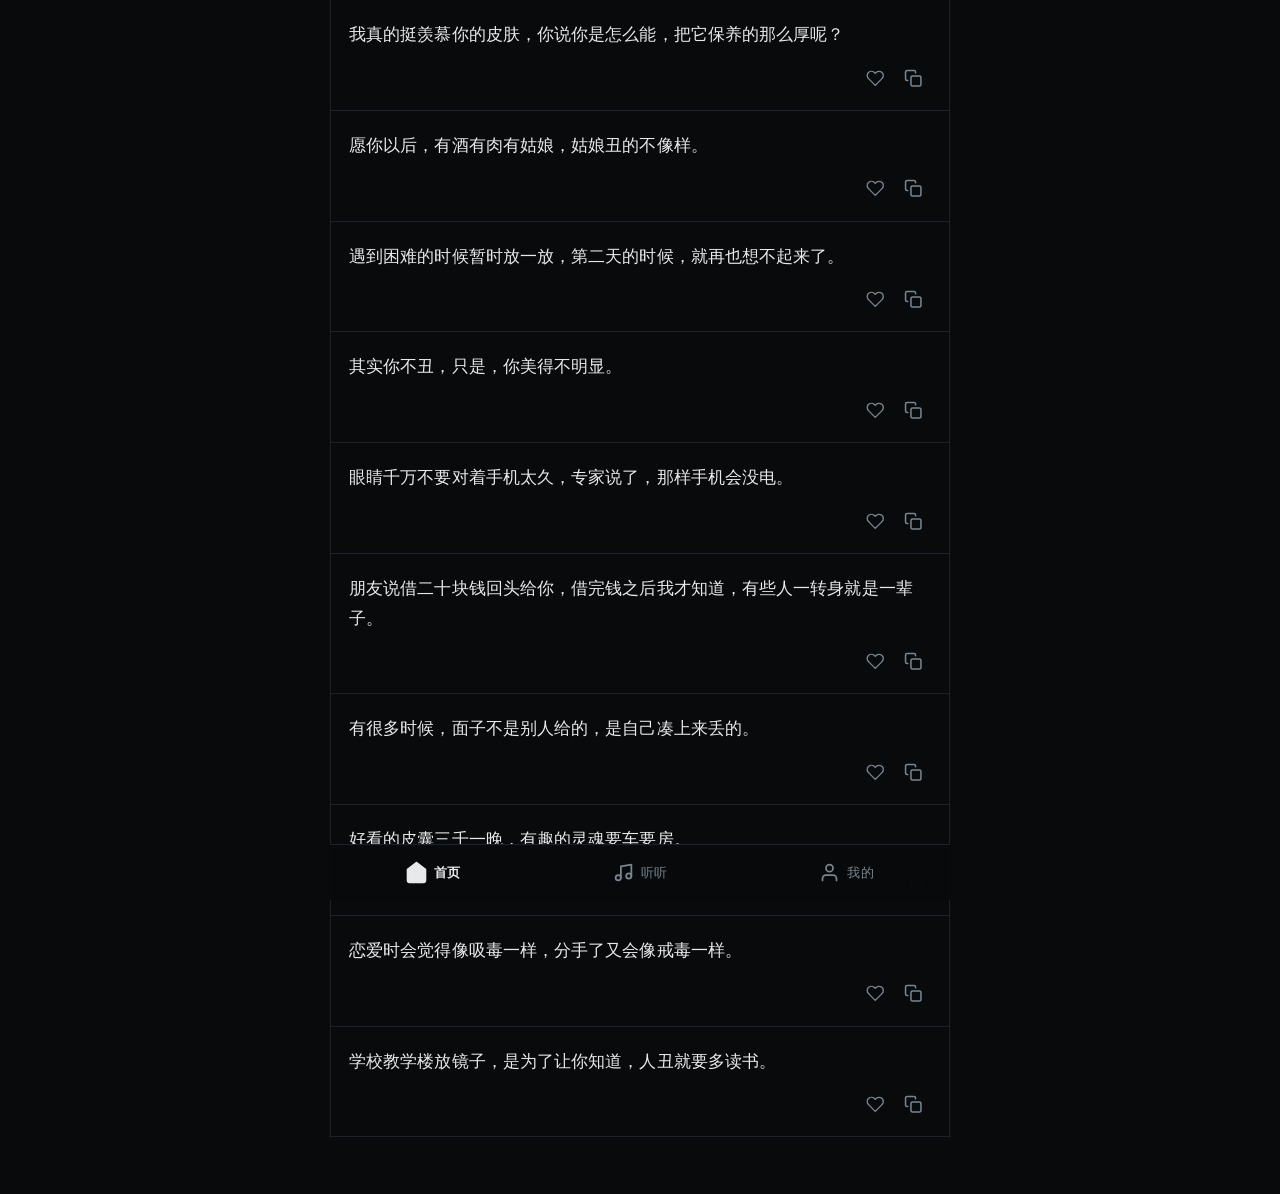
==== commit 2b6acbdc: "feat: add plugin resource search with separate PanSou and PanSearch entries" ====
--- a/index.html
+++ b/index.html
@@ -1205,6 +1205,7 @@
     <meta name="mobile-web-app-capable" content="yes" />
   <link rel="stylesheet" href="reading-cards.css">
   <link rel="stylesheet" href="discovery.css">
+  <link rel="stylesheet" href="resource-search.css">
 </head>
 <body>
 
@@ -1265,6 +1266,18 @@
           <button class="me-row tap" id="me-find-book" type="button" aria-label="找一本书">
             <span class="me-ico"><svg viewBox="0 0 24 24" fill="none" stroke="currentColor" stroke-width="2" stroke-linecap="round"><circle cx="10" cy="10" r="6"/><path d="m15 15 6 6"/></svg></span>
             <span class="me-label">找一本书</span><span class="me-chevron" aria-hidden="true">›</span>
+          </button>
+        </div>
+
+        <div class="me-group">
+          <div class="me-group-title">资源搜索</div>
+          <button class="me-row tap" id="me-pansou" type="button" aria-label="PanSou 盘搜">
+            <span class="me-ico"><svg viewBox="0 0 24 24" fill="none" stroke="currentColor" stroke-width="2" stroke-linecap="round"><circle cx="10" cy="10" r="6"/><path d="m15 15 6 6"/></svg></span>
+            <span class="me-label">PanSou 盘搜</span><span class="me-chevron" aria-hidden="true">›</span>
+          </button>
+          <button class="me-row tap" id="me-pansearch" type="button" aria-label="PanSearch 网盘搜索">
+            <span class="me-ico"><svg viewBox="0 0 24 24" fill="none" stroke="currentColor" stroke-width="2" stroke-linecap="round" stroke-linejoin="round"><path d="M13 5H5v14h14v-8M14 3h7v7M10 14 21 3"/></svg></span>
+            <span class="me-label">PanSearch 网盘搜索</span><span class="me-chevron" aria-hidden="true">↗</span>
           </button>
         </div>
 
@@ -1375,6 +1388,7 @@
   <script src="extra-content.js"></script>
   <script src="reading-cards.js"></script>
   <script src="discovery.js"></script>
+  <script src="resource-search.js"></script>
   <script>
     // ===================== 存储管理 =====================
     const Store = {
@@ -2689,6 +2703,8 @@
       document.getElementById('me-open-likes').addEventListener('click', openLikesPanel);
       document.getElementById('me-find-book').addEventListener('click', event => Discovery.open('book',event.currentTarget));
       document.getElementById('listen-find-song').addEventListener('click', event => Discovery.open('music',event.currentTarget));
+      document.getElementById('me-pansou').addEventListener('click', event => ResourceSearch.open('pansou',event.currentTarget));
+      document.getElementById('me-pansearch').addEventListener('click', event => ResourceSearch.open('pansearch',event.currentTarget));
       document.getElementById('me-likes-back').addEventListener('click', closeLikesPanel);
 
       // 喜欢列表分类筛选（胶囊会随 renderLikes 重建，用事件委托）
--- a/resource-search.css
+++ b/resource-search.css
@@ -0,0 +1,19 @@
+.resource-opened { overflow:hidden; }
+.resource-dialog { width:min(760px,100%); max-width:100%; height:100dvh; max-height:100dvh; padding:0; margin:auto; border:1px solid var(--border); background:var(--bg); color:var(--text); font:inherit; }
+.resource-dialog[open] { display:flex; flex-direction:column; }
+.resource-dialog::backdrop { background:rgba(0,0,0,.72); }
+.resource-scroll { overflow-y:auto; flex:1; min-height:0; overscroll-behavior:contain; padding-bottom:max(35px,env(safe-area-inset-bottom)); }
+.resource-card { padding:20px 18px; border-top:1px solid var(--border); }
+.resource-title { margin:0 0 9px; font-size:var(--joke-font-size); line-height:1.7; font-weight:600; overflow-wrap:anywhere; }
+.resource-meta { margin:5px 0; color:var(--text-secondary); font-size:12px; line-height:1.8; }
+.resource-actions { display:flex; flex-wrap:wrap; align-items:center; gap:12px; margin-top:12px; }
+.resource-open,.resource-copy,.resource-retry { color:var(--accent); font:inherit; font-size:13px; border:1px solid var(--border); border-radius:999px; padding:9px 15px; min-height:40px; background:transparent; text-decoration:none; cursor:pointer; }
+.resource-retry { margin:18px; }
+.resource-copy:disabled,.resource-retry:disabled { opacity:.5; cursor:wait; }
+.resource-external { display:block; width:fit-content; margin:0 18px 18px; text-decoration:none; font-size:13px; }
+.resource-external[aria-disabled="true"] { opacity:.55; }
+.resource-dialog [hidden] { display:none !important; }
+.resource-dialog :is(button,a,input):focus-visible { outline:2px solid var(--accent); outline-offset:3px; }
+.resource-manual-copy { width:100%; min-height:70px; font:inherit; font-size:13px; background:var(--bg-elevated); color:var(--text); border:1px solid var(--border); border-radius:8px; padding:10px; }
+:root[data-theme="paper"] .resource-dialog { background:var(--bg-elevated); background-image:var(--paper-grain); }
+@media(max-width:480px) { .resource-dialog { border-width:0; } .resource-dialog .discovery-form { flex-wrap:wrap; } .resource-dialog .discovery-input { flex-basis:55%; } }
